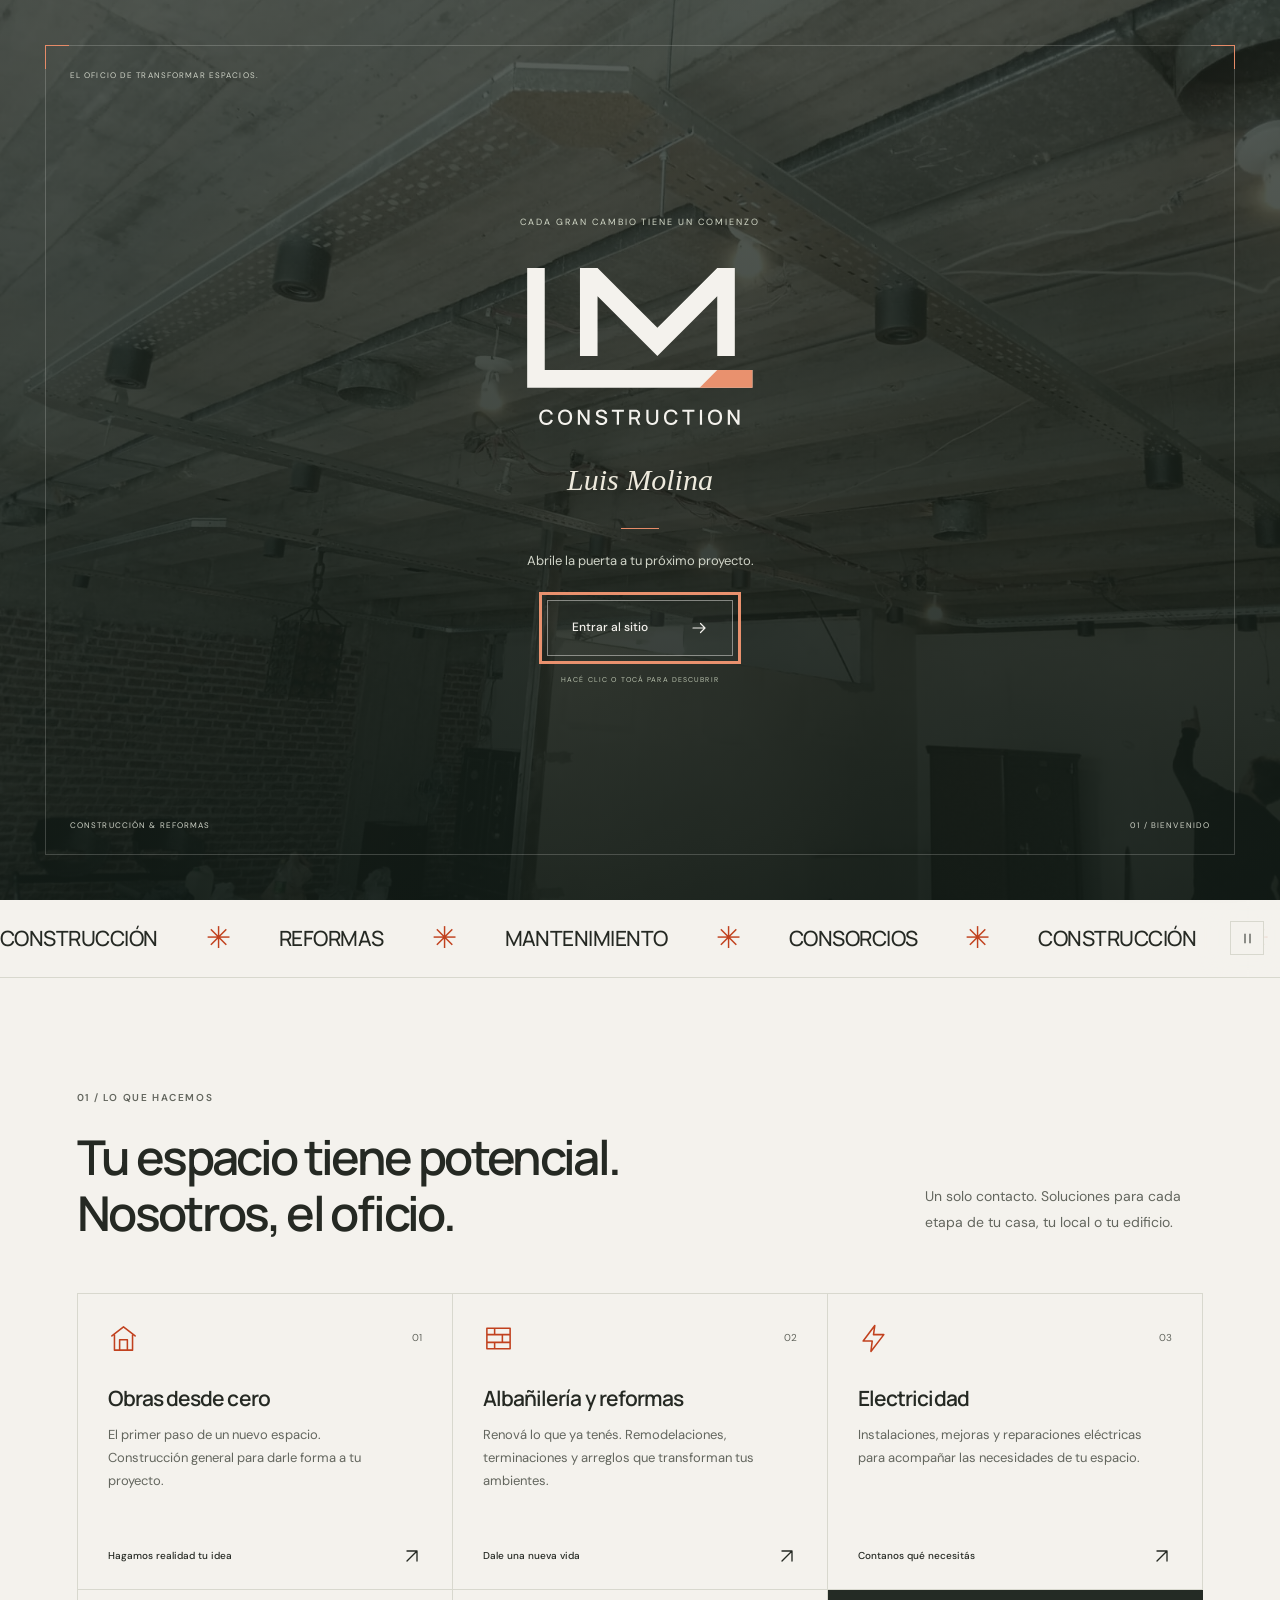
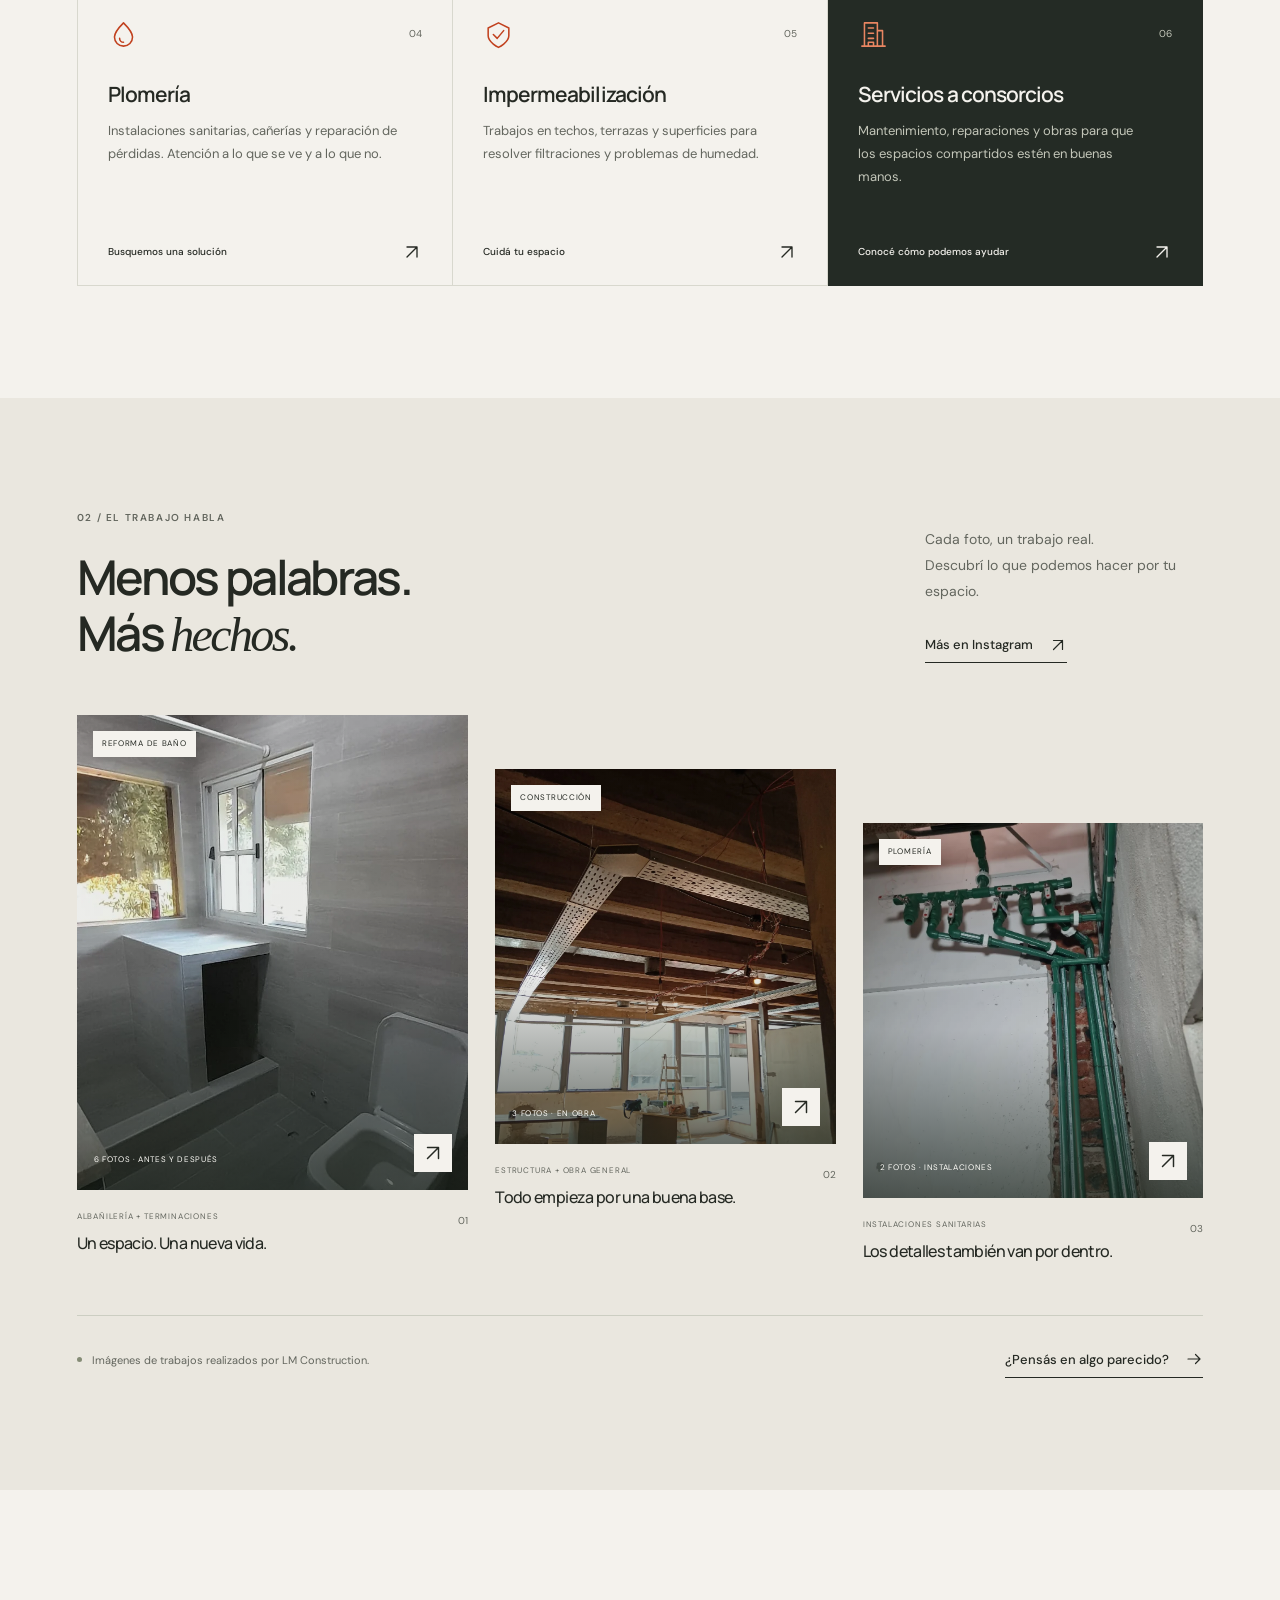
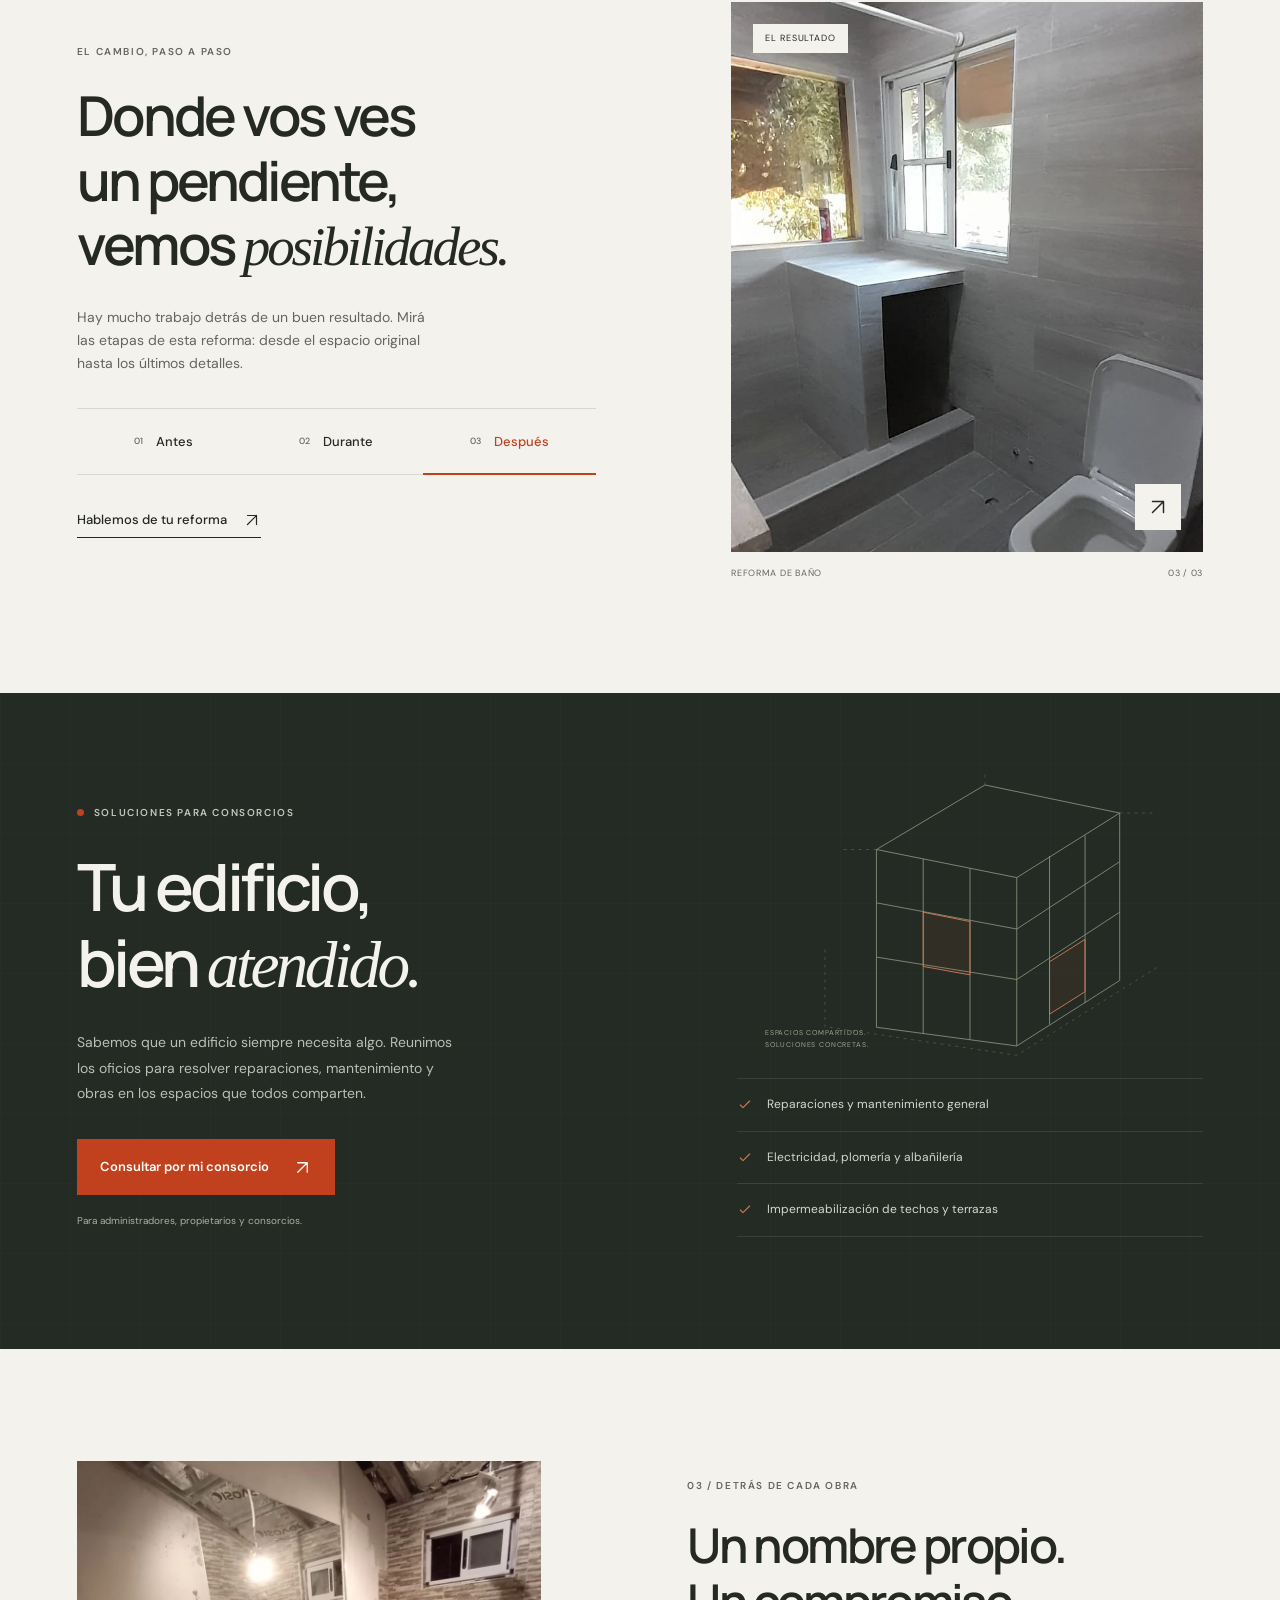
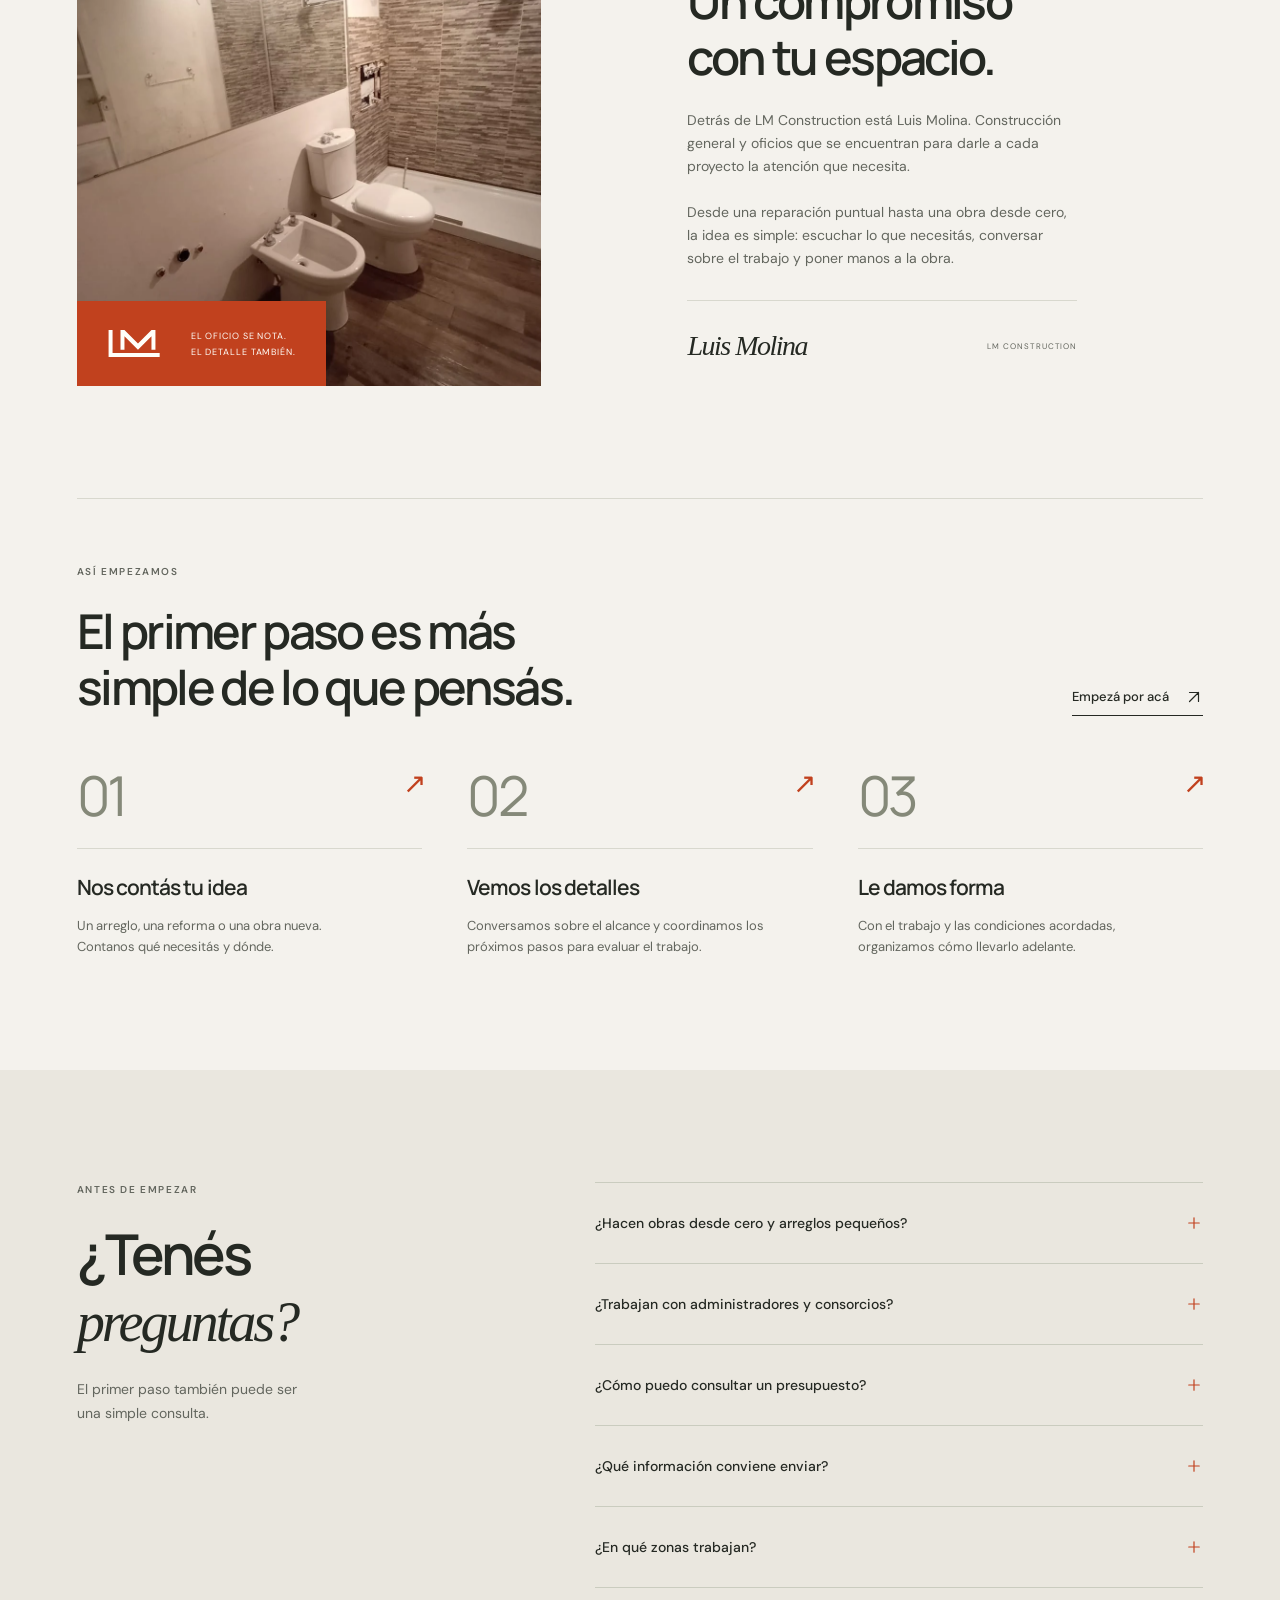
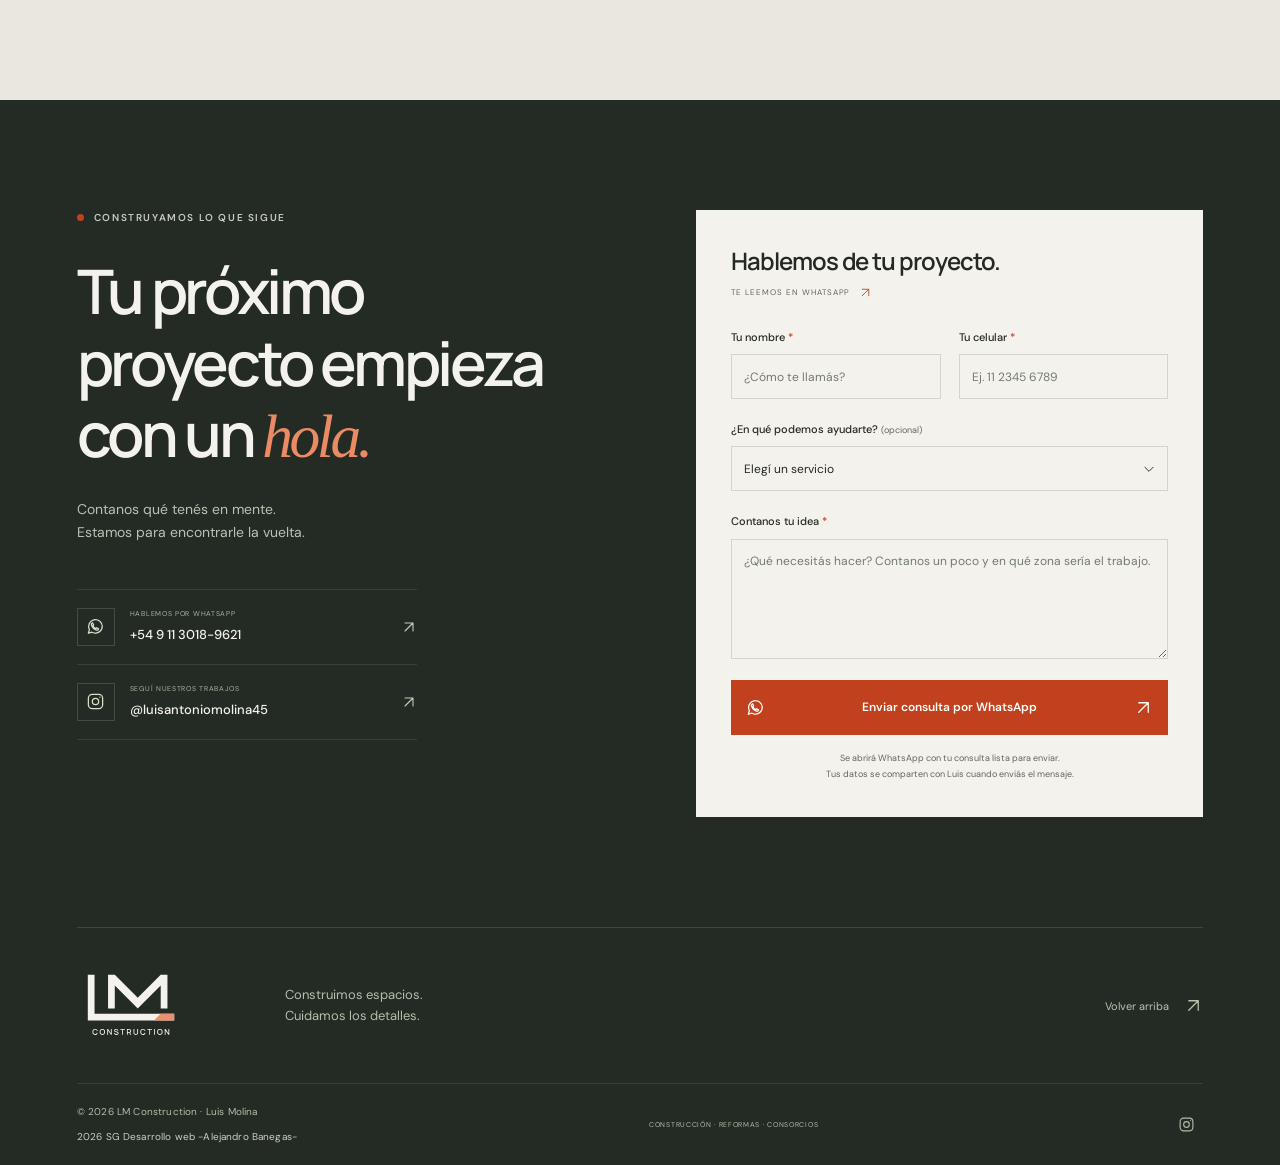
==== index.html @ 713cfc66 "Initial commit" ====
<!doctype html>
<html lang="es-AR">
  <head>
    <meta charset="UTF-8" />
    <meta name="viewport" content="width=device-width, initial-scale=1.0" />
    <meta name="theme-color" content="#f4f2ed" />
    <meta
      name="description"
      content="LM Construction · Luis Molina. Construcción, reformas y servicios a consorcios. Electricidad, plomería, albañilería e impermeabilización. Conocé nuestros trabajos y consultá por WhatsApp."
    />
    <meta property="og:type" content="website" />
    <meta property="og:locale" content="es_AR" />
    <meta property="og:site_name" content="LM Construction" />
    <meta
      property="og:title"
      content="LM Construction — Lo imaginás. Lo hacemos realidad."
    />
    <meta
      property="og:description"
      content="Construcción, reformas y soluciones para consorcios. Conocé los trabajos de Luis Molina y contanos tu proyecto."
    />
    <meta property="og:image" content="assets/images/hero-obra.webp" />
    <link rel="icon" type="image/svg+xml" href="favicon.svg?v=4" />
    <link
      rel="preload"
      href="assets/fonts/manrope-latin.woff2"
      as="font"
      type="font/woff2"
      crossorigin
    />
    <link rel="preload" href="assets/images/hero-obra.webp" as="image" />
    <link rel="stylesheet" href="styles.css?v=4" />
    <script src="script.js" defer></script>
    <title>LM Construction | Construcción, reformas y consorcios</title>
  </head>
  <body>
    <a class="skip-link" href="#contenido">Saltar al contenido</a>
    <svg
      class="svg-library"
      xmlns="http://www.w3.org/2000/svg"
      aria-hidden="true"
    >
      <symbol id="i-arrow" viewBox="0 0 24 24">
        <path d="M4 12h16m-6-6 6 6-6 6" />
      </symbol>
      <symbol id="i-diagonal" viewBox="0 0 24 24">
        <path d="M6 18 18 6M6 6h12v12" />
      </symbol>
      <symbol id="i-chevron" viewBox="0 0 24 24">
        <path d="m9 5 7 7-7 7" />
      </symbol>
      <symbol id="i-pause" viewBox="0 0 24 24">
        <path d="M8 5v14M16 5v14" />
      </symbol>
      <symbol id="i-play" viewBox="0 0 24 24">
        <path d="m8 4 12 8-12 8z" />
      </symbol>
      <symbol id="i-plus" viewBox="0 0 24 24">
        <path d="M12 5v14M5 12h14" />
      </symbol>
      <symbol id="i-close" viewBox="0 0 24 24">
        <path d="m6 6 12 12M6 18 18 6" />
      </symbol>
      <symbol id="i-menu" viewBox="0 0 24 24">
        <path d="M3 7h18M3 16h18" />
      </symbol>
      <symbol id="i-check" viewBox="0 0 24 24">
        <path d="m5 12 4 4L19 6" />
      </symbol>
      <symbol id="i-building" viewBox="0 0 24 24">
        <path
          d="M3 21h18M5 21V3h10v18m0-12h4v12M8 7h4M8 11h4m-4 4h4m-4 6v-3h4v3"
        />
      </symbol>
      <symbol id="i-house" viewBox="0 0 24 24">
        <path d="m3 10 9-7 9 7M5 9v12h14V9M9 21v-8h6v8" />
      </symbol>
      <symbol id="i-zap" viewBox="0 0 24 24">
        <path d="m13 2-9 12h7l-1 8 10-13h-8z" />
      </symbol>
      <symbol id="i-water" viewBox="0 0 24 24">
        <path
          d="M12 3S5 10 5 14a7 7 0 0 0 14 0c0-4-7-11-7-11ZM9 15a3 3 0 0 0 3 3"
        />
      </symbol>
      <symbol id="i-bricks" viewBox="0 0 24 24">
        <path d="M3 4h18v16H3zM3 9h18M3 15h18M9 4v5m6 0v6m-6 0v5" />
      </symbol>
      <symbol id="i-shield" viewBox="0 0 24 24">
        <path d="m12 3 8 4v6c0 5-8 9-8 9s-8-4-8-9V7zM8 12l3 3 5-6" />
      </symbol>
      <symbol id="i-instagram" viewBox="0 0 24 24">
        <rect x="3" y="3" width="18" height="18" rx="5" />
        <circle cx="12" cy="12" r="4" />
        <path d="M17.5 6.5h.01" />
      </symbol>
      <symbol id="i-whatsapp" viewBox="0 0 24 24">
        <path
          d="M20.5 11.7a8.6 8.6 0 0 1-12.8 7.5L3 20.5l1.3-4.6a8.6 8.6 0 1 1 16.2-4.2Z"
        />
        <path
          d="m8.2 7.3 1.5 2.5-1 1.2c.7 1.7 1.8 2.8 3.5 3.5l1.2-1 2.5 1.5c-.5 2-1.7 2-3.4 1.3-2.5-1-4.3-2.8-5.3-5.3-.7-1.7-.7-2.9 1-3.7Z"
        />
      </symbol>
      <symbol id="i-logo" viewBox="0 0 136 76" fill="currentColor">
        <path
          d="M4 4h10v58h118v10H4z M34 54V4h10l34 34 34-34h10v50h-10V20L78 54 44 20v34z"
        />
        <path d="M112 62h20v10h-30z" fill="var(--logo-accent, #c1411e)" />
      </symbol>
      <symbol id="i-brand" viewBox="0 0 160 100" fill="currentColor">
        <g transform="translate(12 0)">
          <path
            d="M4 4h10v58h118v10H4z M34 54V4h10l34 34 34-34h10v50h-10V20L78 54 44 20v34z"
          />
          <path d="M112 62h20v10h-30z" fill="var(--logo-accent, #c1411e)" />
        </g>
        <path
          d="M26.871 93.177Q25.599 93.177 24.701 92.618Q23.803 92.06 23.329 91.063Q22.855 90.066 22.855 88.752Q22.855 87.438 23.329 86.441Q23.803 85.444 24.701 84.886Q25.599 84.327 26.871 84.327Q28.342 84.327 29.308 85.069Q30.274 85.812 30.651 87.069L29.401 87.407Q29.149 86.516 28.516 86.008Q27.884 85.499 26.871 85.499Q25.969 85.499 25.368 85.906Q24.767 86.313 24.464 87.046Q24.161 87.779 24.157 88.752Q24.153 89.725 24.456 90.457Q24.759 91.189 25.364 91.597Q25.969 92.005 26.871 92.005Q27.884 92.005 28.516 91.494Q29.149 90.982 29.401 90.097L30.651 90.435Q30.274 91.692 29.308 92.435Q28.342 93.177 26.871 93.177ZM37.541 93.177Q36.269 93.177 35.371 92.618Q34.473 92.06 33.999 91.063Q33.525 90.066 33.525 88.752Q33.525 87.438 33.999 86.441Q34.473 85.444 35.371 84.886Q36.269 84.327 37.541 84.327Q38.814 84.327 39.712 84.886Q40.609 85.444 41.083 86.441Q41.557 87.438 41.557 88.752Q41.557 90.066 41.083 91.063Q40.609 92.06 39.712 92.618Q38.814 93.177 37.541 93.177ZM37.541 92.005Q38.444 92.013 39.045 91.605Q39.646 91.197 39.947 90.461Q40.247 89.725 40.247 88.752Q40.247 87.779 39.947 87.05Q39.646 86.321 39.045 85.914Q38.444 85.507 37.541 85.499Q36.639 85.491 36.04 85.898Q35.441 86.305 35.14 87.042Q34.839 87.779 34.835 88.752Q34.831 89.725 35.132 90.453Q35.433 91.181 36.036 91.589Q36.639 91.997 37.541 92.005ZM44.785 93.0V84.504H46.036L50.221 90.817V84.504H51.472V93.0H50.221L46.036 86.683V93.0ZM58.252 93.177Q57.335 93.177 56.601 92.861Q55.866 92.546 55.391 91.96Q54.916 91.374 54.779 90.565L56.061 90.369Q56.256 91.147 56.875 91.58Q57.495 92.013 58.323 92.013Q58.834 92.013 59.267 91.851Q59.699 91.69 59.961 91.386Q60.222 91.082 60.222 90.656Q60.222 90.426 60.144 90.249Q60.065 90.072 59.924 89.941Q59.784 89.81 59.587 89.712Q59.39 89.613 59.156 89.543L56.977 88.898Q56.659 88.805 56.329 88.654Q56.0 88.502 55.725 88.258Q55.449 88.015 55.279 87.651Q55.109 87.287 55.109 86.77Q55.109 85.983 55.513 85.437Q55.917 84.891 56.606 84.611Q57.294 84.331 58.149 84.335Q59.013 84.343 59.693 84.638Q60.374 84.933 60.825 85.486Q61.276 86.04 61.45 86.821L60.128 87.049Q60.037 86.567 59.75 86.222Q59.463 85.877 59.042 85.692Q58.621 85.507 58.134 85.499Q57.66 85.491 57.269 85.645Q56.879 85.798 56.645 86.073Q56.411 86.349 56.411 86.711Q56.411 87.065 56.616 87.282Q56.822 87.499 57.127 87.626Q57.432 87.753 57.733 87.836L59.302 88.28Q59.597 88.361 59.973 88.499Q60.348 88.638 60.699 88.888Q61.05 89.137 61.279 89.546Q61.509 89.954 61.509 90.577Q61.509 91.216 61.249 91.704Q60.989 92.192 60.537 92.518Q60.085 92.845 59.497 93.011Q58.909 93.177 58.252 93.177ZM66.931 93.0V85.668H64.107V84.504H70.991V85.668H68.166V93.0ZM73.987 93.0V84.504H77.42Q77.544 84.504 77.727 84.513Q77.91 84.522 78.073 84.551Q78.785 84.661 79.26 85.034Q79.735 85.407 79.97 85.972Q80.205 86.538 80.205 87.226Q80.205 88.241 79.686 88.974Q79.167 89.708 78.128 89.889L77.625 89.948H75.222V93.0ZM78.954 93.0 77.279 89.543 78.522 89.224 80.362 93.0ZM75.222 88.783H77.373Q77.489 88.783 77.634 88.772Q77.778 88.76 77.908 88.728Q78.288 88.638 78.517 88.4Q78.746 88.162 78.848 87.85Q78.95 87.539 78.95 87.226Q78.95 86.913 78.848 86.601Q78.746 86.29 78.517 86.052Q78.288 85.814 77.908 85.723Q77.778 85.69 77.634 85.679Q77.489 85.668 77.373 85.668H75.222ZM87.099 93.177Q86.1 93.177 85.337 92.768Q84.574 92.359 84.143 91.616Q83.712 90.874 83.712 89.873V84.512L84.963 84.504V89.81Q84.963 90.351 85.146 90.763Q85.329 91.175 85.636 91.453Q85.943 91.731 86.324 91.872Q86.706 92.013 87.099 92.013Q87.5 92.013 87.882 91.87Q88.263 91.728 88.568 91.449Q88.873 91.171 89.054 90.759Q89.235 90.347 89.235 89.81V84.504H90.486V89.873Q90.486 90.872 90.055 91.614Q89.624 92.357 88.861 92.767Q88.098 93.177 87.099 93.177ZM97.732 93.177Q96.459 93.177 95.561 92.618Q94.664 92.06 94.19 91.063Q93.716 90.066 93.716 88.752Q93.716 87.438 94.19 86.441Q94.664 85.444 95.561 84.886Q96.459 84.327 97.732 84.327Q99.203 84.327 100.168 85.069Q101.134 85.812 101.512 87.069L100.261 87.407Q100.009 86.516 99.377 86.008Q98.744 85.499 97.732 85.499Q96.829 85.499 96.228 85.906Q95.627 86.313 95.324 87.046Q95.022 87.779 95.018 88.752Q95.014 89.725 95.317 90.457Q95.619 91.189 96.224 91.597Q96.829 92.005 97.732 92.005Q98.744 92.005 99.377 91.494Q100.009 90.982 100.261 90.097L101.512 90.435Q101.134 91.692 100.168 92.435Q99.203 93.177 97.732 93.177ZM106.974 93.0V85.668H104.15V84.504H111.033V85.668H108.209V93.0ZM114.147 93.0V84.504H115.382V93.0ZM122.744 93.177Q121.471 93.177 120.574 92.618Q119.676 92.06 119.202 91.063Q118.728 90.066 118.728 88.752Q118.728 87.438 119.202 86.441Q119.676 85.444 120.574 84.886Q121.471 84.327 122.744 84.327Q124.016 84.327 124.914 84.886Q125.812 85.444 126.286 86.441Q126.76 87.438 126.76 88.752Q126.76 90.066 126.286 91.063Q125.812 92.06 124.914 92.618Q124.016 93.177 122.744 93.177ZM122.744 92.005Q123.647 92.013 124.247 91.605Q124.848 91.197 125.149 90.461Q125.45 89.725 125.45 88.752Q125.45 87.779 125.149 87.05Q124.848 86.321 124.247 85.914Q123.647 85.507 122.744 85.499Q121.841 85.491 121.242 85.898Q120.644 86.305 120.343 87.042Q120.042 87.779 120.038 88.752Q120.034 89.725 120.335 90.453Q120.636 91.181 121.238 91.589Q121.841 91.997 122.744 92.005ZM129.988 93.0V84.504H131.239L135.424 90.817V84.504H136.675V93.0H135.424L131.239 86.683V93.0Z"
        />
      </symbol>
    </svg>

    <dialog
      class="intro-curtain"
      id="intro-curtain"
      aria-labelledby="intro-title"
      aria-describedby="intro-description"
    >
      <div class="curtain-panel curtain-panel-left" aria-hidden="true">
        <img
          src="assets/images/hero-obra.webp"
          alt=""
          width="1600"
          height="1204"
        />
      </div>
      <div class="curtain-panel curtain-panel-right" aria-hidden="true">
        <img
          src="assets/images/hero-obra.webp"
          alt=""
          width="1600"
          height="1204"
        />
      </div>
      <div class="intro-frame" aria-hidden="true">
        <span class="intro-frame-top">EL OFICIO DE TRANSFORMAR ESPACIOS.</span>
        <span class="intro-frame-bottom">CONSTRUCCIÓN & REFORMAS</span>
        <span class="intro-frame-number">01 / BIENVENIDO</span>
      </div>
      <div class="intro-content">
        <span class="intro-eyebrow">CADA GRAN CAMBIO TIENE UN COMIENZO</span>
        <h2 id="intro-title" aria-label="LM Construction">
          <svg class="intro-logo" viewBox="0 0 160 100" aria-hidden="true">
            <use href="#i-brand" />
          </svg>
        </h2>
        <p class="intro-founder">Luis Molina</p>
        <span class="intro-divider" aria-hidden="true"></span>
        <p id="intro-description">Abrile la puerta a tu próximo proyecto.</p>
        <button class="intro-enter" id="intro-enter" type="button" autofocus>
          <span>Entrar al sitio</span>
          <svg class="icon" aria-hidden="true"><use href="#i-arrow" /></svg>
        </button>
        <span class="intro-hint" aria-hidden="true"
          >HACÉ CLIC O TOCÁ PARA DESCUBRIR</span
        >
      </div>
    </dialog>

    <header class="site-header" id="inicio">
      <div class="container header-inner">
        <a class="brand" href="#inicio" aria-label="LM Construction, inicio"
          ><svg class="brand-logo" viewBox="0 0 160 100" aria-hidden="true">
            <use href="#i-brand" /></svg
        ></a>
        <nav class="main-nav" id="main-nav" aria-label="Navegación principal">
          <a href="#servicios">Servicios</a><a href="#trabajos">Trabajos</a
          ><a href="#consorcios">Consorcios</a><a href="#nosotros">Nosotros</a
          ><a class="nav-contact" href="#contacto"
            >Hablemos de tu proyecto
            <svg class="icon" aria-hidden="true"><use href="#i-diagonal" /></svg
          ></a>
        </nav>
        <button
          class="menu-toggle icon-button"
          type="button"
          aria-label="Abrir menú"
          aria-controls="main-nav"
          aria-expanded="false"
        >
          <svg class="icon" aria-hidden="true"><use href="#i-menu" /></svg>
        </button>
      </div>
    </header>

    <main id="contenido" tabindex="-1">
      <section class="hero container" aria-labelledby="hero-title">
        <div class="hero-copy">
          <p class="eyebrow">
            <span class="status-dot"></span> CONSTRUIMOS CON VOS
          </p>
          <h1 id="hero-title">
            Lo imaginás.<br />Lo hacemos<br /><span>realidad.</span>
          </h1>
          <p class="hero-description">
            De ese arreglo que no puede esperar a la obra que siempre
            imaginaste. Construcción, reformas y soluciones para consorcios, con
            atención a cada detalle.
          </p>
          <div class="hero-actions">
            <a class="button button-primary" href="#contacto"
              >Contanos tu proyecto
              <svg class="icon" aria-hidden="true">
                <use href="#i-diagonal" /></svg></a
            ><a class="text-link" href="#trabajos"
              >Explorá los trabajos
              <svg class="icon" aria-hidden="true"><use href="#i-arrow" /></svg
            ></a>
          </div>
          <div class="hero-signature">
            <span class="signature-line"></span>
            <p>
              <strong>Luis Molina</strong
              ><span>El oficio de hacer las cosas bien.</span>
            </p>
          </div>
        </div>
        <div class="hero-visual">
          <div class="hero-image-frame">
            <img
              class="hero-image"
              src="assets/images/hero-obra.webp"
              width="1600"
              height="1204"
              alt="Trabajo de LM Construction en un interior con estructura de techo a la vista"
              fetchpriority="high"
            /><span class="image-tag"
              ><span></span> OBRAS REALES. NUEVOS COMIENZOS.</span
            >
            <div class="hero-image-caption">
              <span>DEL PROYECTO<br />A LA REALIDAD.</span
              ><svg class="icon" aria-hidden="true">
                <use href="#i-diagonal" />
              </svg>
            </div>
          </div>
          <div class="hero-image-footer">
            <span>CONSTRUCCIÓN & REFORMAS</span><span>01 — LM</span>
          </div>
          <div class="hero-stamp" aria-hidden="true">
            <svg viewBox="0 0 120 120">
              <defs>
                <path
                  id="stamp-circle"
                  d="M60,60m-43,0a43,43 0 1,1 86,0a43,43 0 1,1 -86,0"
                />
              </defs>
              <text>
                <textPath href="#stamp-circle" textLength="267">
                  CADA DETALLE CUENTA · LM CONSTRUCTION ·
                </textPath>
              </text></svg
            ><svg class="icon"><use href="#i-diagonal" /></svg>
          </div>
        </div>
        <a class="hero-scroll" href="#servicios"
          ><span>SEGUÍ EXPLORANDO</span
          ><svg class="icon" aria-hidden="true"><use href="#i-arrow" /></svg
        ></a>
      </section>

      <div
        class="ticker"
        role="region"
        aria-label="Construcción. Reformas. Mantenimiento. Consorcios."
      >
        <div class="ticker-track" aria-hidden="true">
          <div class="ticker-set">
            <span>CONSTRUCCIÓN</span><i>✳</i><span>REFORMAS</span><i>✳</i
            ><span>MANTENIMIENTO</span><i>✳</i><span>CONSORCIOS</span><i>✳</i>
          </div>
          <div class="ticker-set">
            <span>CONSTRUCCIÓN</span><i>✳</i><span>REFORMAS</span><i>✳</i
            ><span>MANTENIMIENTO</span><i>✳</i><span>CONSORCIOS</span><i>✳</i>
          </div>
        </div>
        <button
          class="motion-toggle icon-button"
          id="motion-toggle"
          type="button"
          aria-label="Pausar movimiento"
          aria-pressed="false"
        >
          <svg class="icon" aria-hidden="true"><use href="#i-pause" /></svg>
        </button>
      </div>

      <section
        class="services section-pad"
        id="servicios"
        aria-labelledby="services-title"
      >
        <div class="container">
          <div class="section-heading reveal">
            <div>
              <p class="eyebrow section-index">01 / LO QUE HACEMOS</p>
              <h2 id="services-title">
                Tu espacio tiene potencial.<br />Nosotros, el oficio.
              </h2>
            </div>
            <p class="section-description">
              Un solo contacto. Soluciones para cada etapa de tu casa, tu local
              o tu edificio.
            </p>
          </div>
          <div class="services-grid">
            <a
              class="service-card reveal"
              href="#contacto"
              data-service="Construcción desde cero"
              ><div class="service-card-top">
                <svg class="service-icon" aria-hidden="true">
                  <use href="#i-house" /></svg
                ><span>01</span>
              </div>
              <h3>Obras desde cero</h3>
              <p>
                El primer paso de un nuevo espacio. Construcción general para
                darle forma a tu proyecto.
              </p>
              <span class="service-bottom"
                >Hagamos realidad tu idea
                <svg class="icon" aria-hidden="true">
                  <use href="#i-diagonal" /></svg></span
            ></a>
            <a
              class="service-card reveal"
              href="#contacto"
              data-service="Albañilería y reformas"
              ><div class="service-card-top">
                <svg class="service-icon" aria-hidden="true">
                  <use href="#i-bricks" /></svg
                ><span>02</span>
              </div>
              <h3>Albañilería y reformas</h3>
              <p>
                Renová lo que ya tenés. Remodelaciones, terminaciones y arreglos
                que transforman tus ambientes.
              </p>
              <span class="service-bottom"
                >Dale una nueva vida
                <svg class="icon" aria-hidden="true">
                  <use href="#i-diagonal" /></svg></span
            ></a>
            <a
              class="service-card reveal"
              href="#contacto"
              data-service="Electricidad"
              ><div class="service-card-top">
                <svg class="service-icon" aria-hidden="true">
                  <use href="#i-zap" /></svg
                ><span>03</span>
              </div>
              <h3>Electricidad</h3>
              <p>
                Instalaciones, mejoras y reparaciones eléctricas para acompañar
                las necesidades de tu espacio.
              </p>
              <span class="service-bottom"
                >Contanos qué necesitás
                <svg class="icon" aria-hidden="true">
                  <use href="#i-diagonal" /></svg></span
            ></a>
            <a
              class="service-card reveal"
              href="#contacto"
              data-service="Plomería"
              ><div class="service-card-top">
                <svg class="service-icon" aria-hidden="true">
                  <use href="#i-water" /></svg
                ><span>04</span>
              </div>
              <h3>Plomería</h3>
              <p>
                Instalaciones sanitarias, cañerías y reparación de pérdidas.
                Atención a lo que se ve y a lo que no.
              </p>
              <span class="service-bottom"
                >Busquemos una solución
                <svg class="icon" aria-hidden="true">
                  <use href="#i-diagonal" /></svg></span
            ></a>
            <a
              class="service-card reveal"
              href="#contacto"
              data-service="Impermeabilización"
              ><div class="service-card-top">
                <svg class="service-icon" aria-hidden="true">
                  <use href="#i-shield" /></svg
                ><span>05</span>
              </div>
              <h3>Impermeabilización</h3>
              <p>
                Trabajos en techos, terrazas y superficies para resolver
                filtraciones y problemas de humedad.
              </p>
              <span class="service-bottom"
                >Cuidá tu espacio
                <svg class="icon" aria-hidden="true">
                  <use href="#i-diagonal" /></svg></span
            ></a>
            <a class="service-card service-card-dark reveal" href="#consorcios"
              ><div class="service-card-top">
                <svg class="service-icon" aria-hidden="true">
                  <use href="#i-building" /></svg
                ><span>06</span>
              </div>
              <h3>Servicios a consorcios</h3>
              <p>
                Mantenimiento, reparaciones y obras para que los espacios
                compartidos estén en buenas manos.
              </p>
              <span class="service-bottom"
                >Conocé cómo podemos ayudar
                <svg class="icon" aria-hidden="true">
                  <use href="#i-diagonal" /></svg></span
            ></a>
          </div>
        </div>
      </section>

      <section
        class="work section-pad"
        id="trabajos"
        aria-labelledby="work-title"
      >
        <div class="container">
          <div class="section-heading reveal">
            <div>
              <p class="eyebrow section-index">02 / EL TRABAJO HABLA</p>
              <h2 id="work-title">
                Menos palabras.<br />Más <span class="serif-word">hechos.</span>
              </h2>
            </div>
            <div class="work-heading-aside">
              <p class="section-description">
                Cada foto, un trabajo real.<br />Descubrí lo que podemos hacer
                por tu espacio.
              </p>
              <a
                class="text-link"
                href="https://www.instagram.com/luisantoniomolina45/"
                target="_blank"
                rel="noopener noreferrer"
                >Más en Instagram
                <svg class="icon" aria-hidden="true">
                  <use href="#i-diagonal" /></svg
              ></a>
            </div>
          </div>
          <div class="project-grid">
            <button
              class="project-card project-card-tall reveal"
              type="button"
              data-gallery="bathroom"
              aria-label="Ver galería de la reforma de baño, 6 fotos"
            >
              <span class="project-image"
                ><img
                  src="assets/images/bano-despues-02.webp"
                  width="720"
                  height="1600"
                  alt="Baño renovado con revestimientos grises, mesada y espejo"
                  loading="lazy"
                /><span class="project-tag">REFORMA DE BAÑO</span
                ><span class="project-open"
                  ><svg class="icon" aria-hidden="true">
                    <use href="#i-diagonal" /></svg></span
                ><span class="photo-count"
                  >6 FOTOS · ANTES Y DESPUÉS</span
                ></span
              ><span class="project-info"
                ><span
                  ><span class="project-category"
                    >ALBAÑILERÍA + TERMINACIONES</span
                  ><strong>Un espacio. Una nueva vida.</strong></span
                ><span class="project-number">01</span></span
              >
            </button>
            <button
              class="project-card reveal"
              type="button"
              data-gallery="construction"
              aria-label="Ver galería de construcción y estructura, 3 fotos"
            >
              <span class="project-image"
                ><img
                  src="assets/images/obra-interior.webp"
                  width="1204"
                  height="1600"
                  alt="Interior en obra con estructura de madera y perfiles metálicos"
                  loading="lazy"
                /><span class="project-tag">CONSTRUCCIÓN</span
                ><span class="project-open"
                  ><svg class="icon" aria-hidden="true">
                    <use href="#i-diagonal" /></svg></span
                ><span class="photo-count">3 FOTOS · EN OBRA</span></span
              ><span class="project-info"
                ><span
                  ><span class="project-category"
                    >ESTRUCTURA + OBRA GENERAL</span
                  ><strong>Todo empieza por una buena base.</strong></span
                ><span class="project-number">02</span></span
              >
            </button>
            <button
              class="project-card reveal"
              type="button"
              data-gallery="plumbing"
              aria-label="Ver galería de instalaciones de plomería, 2 fotos"
            >
              <span class="project-image"
                ><img
                  src="assets/images/instalaciones.webp"
                  width="960"
                  height="1280"
                  alt="Instalación de cañerías verdes en una pared durante la obra"
                  loading="lazy"
                /><span class="project-tag">PLOMERÍA</span
                ><span class="project-open"
                  ><svg class="icon" aria-hidden="true">
                    <use href="#i-diagonal" /></svg></span
                ><span class="photo-count">2 FOTOS · INSTALACIONES</span></span
              ><span class="project-info"
                ><span
                  ><span class="project-category">INSTALACIONES SANITARIAS</span
                  ><strong>Los detalles también van por dentro.</strong></span
                ><span class="project-number">03</span></span
              >
            </button>
          </div>
          <div class="work-note reveal">
            <span
              ><span class="status-dot"></span> Imágenes de trabajos realizados
              por LM Construction.</span
            ><a class="text-link" href="#contacto"
              >¿Pensás en algo parecido?
              <svg class="icon" aria-hidden="true"><use href="#i-arrow" /></svg
            ></a>
          </div>
        </div>
      </section>

      <section
        class="transformation section-pad"
        aria-labelledby="transformation-title"
      >
        <div class="container transformation-layout">
          <div class="transformation-copy reveal">
            <p class="eyebrow section-index">EL CAMBIO, PASO A PASO</p>
            <h2 id="transformation-title">
              Donde vos ves<br />un pendiente,<br />vemos
              <span class="serif-word">posibilidades.</span>
            </h2>
            <p>
              Hay mucho trabajo detrás de un buen resultado. Mirá las etapas de
              esta reforma: desde el espacio original hasta los últimos
              detalles.
            </p>
            <div
              class="stage-tabs"
              role="tablist"
              aria-label="Etapas de la reforma"
            >
              <button
                class="stage-tab"
                type="button"
                role="tab"
                id="tab-before"
                aria-controls="stage-panel"
                aria-selected="false"
                tabindex="-1"
                data-stage="before"
              >
                <span>01</span> Antes</button
              ><button
                class="stage-tab"
                type="button"
                role="tab"
                id="tab-during"
                aria-controls="stage-panel"
                aria-selected="false"
                tabindex="-1"
                data-stage="during"
              >
                <span>02</span> Durante</button
              ><button
                class="stage-tab active"
                type="button"
                role="tab"
                id="tab-after"
                aria-controls="stage-panel"
                aria-selected="true"
                data-stage="after"
              >
                <span>03</span> Después
              </button>
            </div>
            <a
              class="text-link"
              href="#contacto"
              data-service="Albañilería y reformas"
              >Hablemos de tu reforma
              <svg class="icon" aria-hidden="true">
                <use href="#i-diagonal" /></svg
            ></a>
          </div>
          <div
            class="stage-panel reveal"
            id="stage-panel"
            role="tabpanel"
            aria-labelledby="tab-after"
            tabindex="0"
          >
            <div class="stage-image-wrap">
              <img
                id="stage-image"
                src="assets/images/bano-despues-02.webp"
                width="720"
                height="1600"
                alt="Resultado de la reforma: baño con revestimientos grises y mesada junto a la ventana"
                loading="lazy"
              /><span class="stage-image-label" id="stage-label"
                >EL RESULTADO</span
              ><button
                type="button"
                class="stage-enlarge icon-button"
                data-gallery="bathroom"
                data-start="4"
                aria-label="Ampliar fotos de la reforma"
              >
                <svg class="icon" aria-hidden="true">
                  <use href="#i-diagonal" />
                </svg>
              </button>
            </div>
            <div class="stage-caption">
              <span>REFORMA DE BAÑO</span
              ><span id="stage-counter">03 / 03</span>
            </div>
          </div>
        </div>
      </section>

      <section
        class="consortium section-pad"
        id="consorcios"
        aria-labelledby="consortium-title"
      >
        <div class="container consortium-layout">
          <div class="consortium-copy reveal">
            <p class="eyebrow">
              <span class="status-dot"></span> SOLUCIONES PARA CONSORCIOS
            </p>
            <h2 id="consortium-title">
              Tu edificio,<br />bien <span class="serif-word">atendido.</span>
            </h2>
            <p>
              Sabemos que un edificio siempre necesita algo. Reunimos los
              oficios para resolver reparaciones, mantenimiento y obras en los
              espacios que todos comparten.
            </p>
            <a
              class="button button-primary"
              href="#contacto"
              data-service="Servicios a consorcios"
              >Consultar por mi consorcio
              <svg class="icon" aria-hidden="true">
                <use href="#i-diagonal" /></svg></a
            ><span class="consortium-footnote"
              >Para administradores, propietarios y consorcios.</span
            >
          </div>
          <div class="consortium-features reveal">
            <div class="building-drawing" aria-hidden="true">
              <svg viewBox="0 0 400 310">
                <path
                  d="m100 275 150 20 110-70V46L216 16 100 85v190Zm0-190 150 30 110-69M250 115v180M100 142l150 28 110-72M100 200l150 24 110-72M150 95v187m50-177v183m85-196v180m38-202v179"
                />
                <path
                  class="building-highlight"
                  d="m150 152 50 10v57l-50-9zm135 53 38-24v56l-38 24z"
                />
                <path
                  class="drawing-base"
                  d="m50 275 200 30 150-94M216 16V0M100 85H65M360 46h35M45 275v-85"
                /></svg
              ><span>ESPACIOS COMPARTIDOS.<br />SOLUCIONES CONCRETAS.</span>
            </div>
            <ul class="consortium-list">
              <li>
                <svg class="icon" aria-hidden="true">
                  <use href="#i-check" />
                </svg>
                Reparaciones y mantenimiento general
              </li>
              <li>
                <svg class="icon" aria-hidden="true">
                  <use href="#i-check" />
                </svg>
                Electricidad, plomería y albañilería
              </li>
              <li>
                <svg class="icon" aria-hidden="true">
                  <use href="#i-check" />
                </svg>
                Impermeabilización de techos y terrazas
              </li>
            </ul>
          </div>
        </div>
      </section>

      <section
        class="about section-pad"
        id="nosotros"
        aria-labelledby="about-title"
      >
        <div class="container about-layout">
          <div class="about-visual reveal">
            <img
              src="assets/images/bano-terminado.webp"
              width="972"
              height="1296"
              alt="Baño terminado por LM Construction, con revestimiento de piedra, sanitarios y mampara de ducha"
              loading="lazy"
            />
            <div class="about-photo-caption">
              <svg class="brand-mark" aria-hidden="true">
                <use href="#i-logo" /></svg
              ><span>EL OFICIO SE NOTA.<br />EL DETALLE TAMBIÉN.</span>
            </div>
          </div>
          <div class="about-copy reveal">
            <p class="eyebrow section-index">03 / DETRÁS DE CADA OBRA</p>
            <h2 id="about-title">
              Un nombre propio.<br />Un compromiso<br />con tu espacio.
            </h2>
            <p>
              Detrás de LM Construction está Luis Molina. Construcción general y
              oficios que se encuentran para darle a cada proyecto la atención
              que necesita.
            </p>
            <p>
              Desde una reparación puntual hasta una obra desde cero, la idea es
              simple: escuchar lo que necesitás, conversar sobre el trabajo y
              poner manos a la obra.
            </p>
            <div class="about-signature">
              <span>Luis Molina</span>
              <p>LM CONSTRUCTION</p>
            </div>
          </div>
        </div>
      </section>

      <section class="process section-pad" aria-labelledby="process-title">
        <div class="container">
          <div class="section-heading reveal">
            <div>
              <p class="eyebrow section-index">ASÍ EMPEZAMOS</p>
              <h2 id="process-title">
                El primer paso es más<br />simple de lo que pensás.
              </h2>
            </div>
            <a class="text-link" href="#contacto"
              >Empezá por acá
              <svg class="icon" aria-hidden="true">
                <use href="#i-diagonal" /></svg
            ></a>
          </div>
          <ol class="process-grid">
            <li class="reveal">
              <span class="process-number">01<span>↗</span></span>
              <h3>Nos contás tu idea</h3>
              <p>
                Un arreglo, una reforma o una obra nueva. Contanos qué necesitás
                y dónde.
              </p>
            </li>
            <li class="reveal">
              <span class="process-number">02<span>↗</span></span>
              <h3>Vemos los detalles</h3>
              <p>
                Conversamos sobre el alcance y coordinamos los próximos pasos
                para evaluar el trabajo.
              </p>
            </li>
            <li class="reveal">
              <span class="process-number">03<span>↗</span></span>
              <h3>Le damos forma</h3>
              <p>
                Con el trabajo y las condiciones acordadas, organizamos cómo
                llevarlo adelante.
              </p>
            </li>
          </ol>
        </div>
      </section>

      <section class="faq section-pad" aria-labelledby="faq-title">
        <div class="container faq-layout">
          <div class="reveal">
            <p class="eyebrow section-index">ANTES DE EMPEZAR</p>
            <h2 id="faq-title">
              ¿Tenés<br /><span class="serif-word">preguntas?</span>
            </h2>
            <p>El primer paso también puede ser<br />una simple consulta.</p>
          </div>
          <div class="faq-list reveal">
            <details>
              <summary>
                ¿Hacen obras desde cero y arreglos pequeños?<svg
                  class="icon"
                  aria-hidden="true"
                >
                  <use href="#i-plus" />
                </svg>
              </summary>
              <p>
                Sí. Realizamos construcción desde cero, reformas y arreglos
                generales. Podés consultar tanto por un proyecto completo como
                por una reparación puntual.
              </p>
            </details>
            <details>
              <summary>
                ¿Trabajan con administradores y consorcios?<svg
                  class="icon"
                  aria-hidden="true"
                >
                  <use href="#i-plus" />
                </svg>
              </summary>
              <p>
                Sí. Ofrecemos mantenimiento, reparaciones y obras para
                consorcios: electricidad, plomería, albañilería,
                impermeabilización y arreglos generales.
              </p>
            </details>
            <details>
              <summary>
                ¿Cómo puedo consultar un presupuesto?<svg
                  class="icon"
                  aria-hidden="true"
                >
                  <use href="#i-plus" />
                </svg>
              </summary>
              <p>
                Dejanos tu nombre, celular y una descripción del trabajo en el
                formulario. Se abrirá WhatsApp con el mensaje preparado para que
                lo envíes y conversemos sobre tu proyecto.
              </p>
            </details>
            <details>
              <summary>
                ¿Qué información conviene enviar?<svg
                  class="icon"
                  aria-hidden="true"
                >
                  <use href="#i-plus" />
                </svg>
              </summary>
              <p>
                Contanos qué necesitás hacer y la ubicación del trabajo. Si
                tenés fotos o medidas aproximadas, podés sumarlas directamente
                en WhatsApp para ayudarnos a entender mejor la consulta.
              </p>
            </details>
            <details>
              <summary>
                ¿En qué zonas trabajan?<svg class="icon" aria-hidden="true">
                  <use href="#i-plus" />
                </svg>
              </summary>
              <p>
                Indicá el barrio o la localidad donde se realizaría el trabajo y
                consultanos la disponibilidad para tu zona.
              </p>
            </details>
          </div>
        </div>
      </section>

      <section
        class="contact section-pad"
        id="contacto"
        aria-labelledby="contact-title"
      >
        <div class="container contact-layout">
          <div class="contact-copy reveal">
            <p class="eyebrow">
              <span class="status-dot"></span> CONSTRUYAMOS LO QUE SIGUE
            </p>
            <h2 id="contact-title">
              Tu próximo<br />proyecto empieza<br />con un
              <span class="serif-word">hola.</span>
            </h2>
            <p>
              Contanos qué tenés en mente.<br />Estamos para encontrarle la
              vuelta.
            </p>
            <div class="contact-links">
              <a
                href="https://wa.me/5491130189621"
                target="_blank"
                rel="noopener noreferrer"
                ><span class="contact-link-icon"
                  ><svg class="icon" aria-hidden="true">
                    <use href="#i-whatsapp" /></svg></span
                ><span
                  ><small>HABLEMOS POR WHATSAPP</small
                  ><strong>+54 9 11 3018-9621</strong></span
                ><svg class="icon" aria-hidden="true">
                  <use href="#i-diagonal" /></svg></a
              ><a
                href="https://www.instagram.com/luisantoniomolina45/"
                target="_blank"
                rel="noopener noreferrer"
                ><span class="contact-link-icon"
                  ><svg class="icon" aria-hidden="true">
                    <use href="#i-instagram" /></svg></span
                ><span
                  ><small>SEGUÍ NUESTROS TRABAJOS</small
                  ><strong>@luisantoniomolina45</strong></span
                ><svg class="icon" aria-hidden="true">
                  <use href="#i-diagonal" /></svg
              ></a>
            </div>
          </div>
          <form class="contact-form reveal" id="contact-form" novalidate>
            <div class="form-heading">
              <h3>Hablemos de tu proyecto.</h3>
              <span
                >TE LEEMOS EN WHATSAPP
                <svg class="icon" aria-hidden="true">
                  <use href="#i-diagonal" /></svg
              ></span>
            </div>
            <div class="form-row">
              <div class="form-field">
                <label for="name">Tu nombre <span>*</span></label
                ><input
                  id="name"
                  name="name"
                  type="text"
                  autocomplete="name"
                  placeholder="¿Cómo te llamás?"
                  required
                  minlength="2"
                  maxlength="80"
                  aria-describedby="name-error"
                /><span class="field-error" id="name-error"></span>
              </div>
              <div class="form-field">
                <label for="phone">Tu celular <span>*</span></label
                ><input
                  id="phone"
                  name="phone"
                  type="tel"
                  inputmode="tel"
                  autocomplete="tel"
                  placeholder="Ej. 11 2345 6789"
                  required
                  maxlength="25"
                  aria-describedby="phone-error"
                /><span class="field-error" id="phone-error"></span>
              </div>
            </div>
            <div class="form-field">
              <label for="service"
                >¿En qué podemos ayudarte?
                <span class="optional">(opcional)</span></label
              >
              <div class="select-wrap">
                <select id="service" name="service">
                  <option value="">Elegí un servicio</option>
                  <option>Construcción desde cero</option>
                  <option>Albañilería y reformas</option>
                  <option>Electricidad</option>
                  <option>Plomería</option>
                  <option>Impermeabilización</option>
                  <option>Servicios a consorcios</option>
                  <option>Arreglos generales</option></select
                ><svg class="icon" aria-hidden="true">
                  <use href="#i-chevron" />
                </svg>
              </div>
            </div>
            <div class="form-field">
              <label for="message">Contanos tu idea <span>*</span></label
              ><textarea
                id="message"
                name="message"
                rows="4"
                placeholder="¿Qué necesitás hacer? Contanos un poco y en qué zona sería el trabajo."
                required
                minlength="10"
                maxlength="1500"
                aria-describedby="message-error"
              ></textarea
              ><span class="field-error" id="message-error"></span>
            </div>
            <button class="button button-primary form-submit" type="submit">
              <svg class="icon" aria-hidden="true">
                <use href="#i-whatsapp" />
              </svg>
              Enviar consulta por WhatsApp
              <svg class="icon" aria-hidden="true">
                <use href="#i-diagonal" />
              </svg>
            </button>
            <p class="form-note">
              Se abrirá WhatsApp con tu consulta lista para enviar.<br />Tus
              datos se comparten con Luis cuando enviás el mensaje.
            </p>
            <p
              id="form-status"
              class="form-status"
              role="status"
              aria-live="polite"
            ></p>
            <a
              id="whatsapp-fallback"
              class="text-link form-fallback"
              href="https://wa.me/5491130189621"
              target="_blank"
              rel="noopener noreferrer"
              hidden
              >Abrir mi consulta en WhatsApp
              <svg class="icon" aria-hidden="true">
                <use href="#i-diagonal" /></svg></a
            ><noscript
              ><p>
                Para preparar el mensaje, activá JavaScript o
                <a href="https://wa.me/5491130189621"
                  >escribinos directamente por WhatsApp</a
                >.
              </p></noscript
            >
          </form>
        </div>
      </section>
    </main>

    <footer class="site-footer">
      <div class="container">
        <div class="footer-top">
          <a
            class="brand brand-light"
            href="#inicio"
            aria-label="LM Construction, volver al inicio"
            ><svg class="brand-logo" viewBox="0 0 160 100" aria-hidden="true">
              <use href="#i-brand" /></svg
          ></a>
          <p>Construimos espacios.<br />Cuidamos los detalles.</p>
          <a class="footer-up" href="#inicio"
            >Volver arriba
            <svg class="icon" aria-hidden="true"><use href="#i-diagonal" /></svg
          ></a>
        </div>
        <div class="footer-bottom">
          <div class="footer-credits">
            <span
              >© <span id="year">2026</span> LM Construction · Luis Molina</span
            >
            <span class="developer-credit"
              >2026 SG Desarrollo web -Alejandro Banegas-</span
            >
          </div>
          <span>CONSTRUCCIÓN · REFORMAS · CONSORCIOS</span
          ><a
            href="https://www.instagram.com/luisantoniomolina45/"
            target="_blank"
            rel="noopener noreferrer"
            aria-label="Instagram de Luis Molina"
            ><svg class="icon" aria-hidden="true">
              <use href="#i-instagram" /></svg
          ></a>
        </div>
      </div>
    </footer>
    <a
      class="floating-whatsapp"
      href="https://wa.me/5491130189621?text=Hola%20Luis%2C%20te%20contacto%20desde%20la%20web%20de%20LM%20Construction."
      target="_blank"
      rel="noopener noreferrer"
      aria-label="Consultar a Luis por WhatsApp"
      ><span>¿Lo charlamos?</span
      ><svg class="icon" aria-hidden="true"><use href="#i-whatsapp" /></svg
    ></a>
    <dialog
      class="gallery-dialog"
      id="gallery-dialog"
      aria-labelledby="gallery-title"
    >
      <div class="gallery-shell">
        <div class="gallery-header">
          <div>
            <p class="eyebrow">TRABAJOS LM CONSTRUCTION</p>
            <h2 id="gallery-title">Galería de trabajos</h2>
          </div>
          <button
            class="icon-button gallery-close"
            type="button"
            aria-label="Cerrar galería"
          >
            <svg class="icon" aria-hidden="true"><use href="#i-close" /></svg>
          </button>
        </div>
        <div class="gallery-viewer">
          <button
            class="icon-button gallery-prev"
            type="button"
            aria-label="Foto anterior"
          >
            <svg class="icon" aria-hidden="true"><use href="#i-chevron" /></svg>
          </button>
          <figure>
            <img id="gallery-image" alt="" />
            <figcaption id="gallery-caption"></figcaption>
          </figure>
          <button
            class="icon-button gallery-next"
            type="button"
            aria-label="Foto siguiente"
          >
            <svg class="icon" aria-hidden="true"><use href="#i-chevron" /></svg>
          </button>
        </div>
        <div class="gallery-bottom">
          <span id="gallery-counter" aria-live="polite"></span>
          <div class="gallery-dots" role="group" aria-label="Elegir foto"></div>
          <span class="gallery-keyboard-hint">← → PARA EXPLORAR</span>
        </div>
      </div>
    </dialog>
  </body>
</html>
---- styles.css ----
@font-face {
  font-family: Manrope;
  src: url("assets/fonts/manrope-latin.woff2") format("woff2");
  font-style: normal;
  font-weight: 400 800;
  font-display: swap;
}
@font-face {
  font-family: "DM Sans";
  src: url("assets/fonts/dm-sans-latin.woff2") format("woff2");
  font-style: normal;
  font-weight: 400 700;
  font-display: swap;
}

:root {
  --paper: #f4f2ed;
  --paper-dark: #eae7df;
  --ink: #252923;
  --muted: #63665e;
  --orange: #c1411e;
  --orange-hover: #b93c19;
  --line: #d8d8ce;
  --dark: #242b25;
  --white: #fffef9;
  --display: Manrope, Arial, sans-serif;
  --body: "DM Sans", Arial, sans-serif;
  --ease: cubic-bezier(0.22, 1, 0.36, 1);
}
*,
*::before,
*::after {
  box-sizing: border-box;
}
html {
  scroll-behavior: smooth;
  scroll-padding-top: 100px;
}
body {
  margin: 0;
  background: var(--paper);
  color: var(--ink);
  font-family: var(--body);
  font-size: 16px;
  line-height: 1.65;
  -webkit-font-smoothing: antialiased;
}
body.gallery-open {
  overflow: hidden;
}
::selection {
  background: var(--orange);
  color: var(--white);
}
a {
  color: inherit;
  text-decoration: none;
}
button,
input,
textarea,
select {
  font: inherit;
}
button,
a,
input,
textarea,
select {
  -webkit-tap-highlight-color: transparent;
}
button {
  color: inherit;
  cursor: pointer;
}
button {
  border: 0;
}
button:disabled {
  cursor: default;
}
img {
  display: block;
  max-width: 100%;
  height: auto;
}
h1,
h2,
h3,
p,
figure {
  margin: 0;
}
h1,
h2,
h3 {
  font-family: var(--display);
  font-weight: 600;
}
h2 {
  font-size: clamp(35px, 3.75vw, 58px);
  line-height: 1.17;
  letter-spacing: -0.055em;
}
h3 {
  font-size: 23px;
  line-height: 1.3;
  letter-spacing: -0.045em;
}
ul,
ol {
  list-style: none;
  margin: 0;
  padding: 0;
}
svg {
  display: block;
}
:focus-visible {
  outline: 3px solid var(--orange);
  outline-offset: 5px;
}
[hidden] {
  display: none !important;
}
.svg-library {
  position: absolute;
  width: 0;
  height: 0;
  overflow: hidden;
  pointer-events: none;
}
.icon {
  width: 22px;
  height: 22px;
  fill: none;
  stroke: currentColor;
  stroke-width: 1.6;
  stroke-linecap: round;
  stroke-linejoin: round;
  flex-shrink: 0;
}
.container {
  width: min(1280px, 88%);
  margin-inline: auto;
}
.section-pad {
  padding-block: 112px;
}
.eyebrow {
  font-family: var(--body);
  font-size: 10px;
  line-height: 1.5;
  font-weight: 600;
  letter-spacing: 0.16em;
  display: flex;
  align-items: center;
  gap: 10px;
}
.section-index {
  color: var(--muted);
  margin-bottom: 24px;
}
.status-dot {
  display: inline-block;
  flex-shrink: 0;
  width: 7px;
  height: 7px;
  border-radius: 50%;
  background: var(--orange);
}
.serif-word {
  font-family: Georgia, "Times New Roman", serif;
  font-style: italic;
  font-weight: 400;
  letter-spacing: -0.055em;
}
.button {
  display: inline-flex;
  align-items: center;
  justify-content: center;
  gap: 24px;
  min-height: 56px;
  padding: 16px 23px;
  font-size: 13px;
  font-weight: 600;
  line-height: 1.4;
  transition:
    background 0.2s,
    transform 0.3s var(--ease),
    box-shadow 0.3s;
  position: relative;
}
.button-primary {
  background: var(--orange);
  color: var(--white);
}
.button-primary:hover {
  background: var(--orange-hover);
  transform: translateY(-3px);
  box-shadow: 0 8px 20px #b83d1920;
}
.button .icon {
  width: 19px;
  height: 19px;
  transition: transform 0.3s var(--ease);
}
.button:hover .icon:last-child {
  transform: translate(2px, -2px);
}
.text-link {
  display: inline-flex;
  align-items: center;
  gap: 16px;
  font-weight: 500;
  font-size: 13px;
  line-height: 1.5;
  padding-block: 8px;
  border-bottom: 1px solid currentColor;
  transition: color 0.2s;
  width: fit-content;
}
.text-link:hover {
  color: var(--orange);
}
.text-link .icon {
  width: 18px;
  height: 18px;
  transition: transform 0.3s;
}
.text-link:hover .icon {
  transform: translateX(3px);
}
.icon-button {
  width: 46px;
  height: 46px;
  background: transparent;
  display: inline-flex;
  align-items: center;
  justify-content: center;
}
.skip-link {
  position: fixed;
  left: 20px;
  top: 15px;
  z-index: 100;
  background: var(--orange);
  color: white;
  padding: 12px 20px;
  transform: translateY(-150%);
}
.skip-link:focus {
  transform: translateY(0);
}

/* The image opens in two panels to reveal the page underneath. */
body.intro-active {
  overflow: hidden;
}
.intro-curtain {
  position: fixed;
  inset: 0;
  width: 100%;
  max-width: none;
  height: 100vh;
  height: 100dvh;
  max-height: none;
  margin: 0;
  padding: 0;
  border: 0;
  overflow: hidden;
  background: transparent;
  color: var(--paper);
  cursor: pointer;
  overscroll-behavior: contain;
}
.intro-curtain:not([open]) {
  display: none;
}
.intro-curtain[open] {
  display: grid;
  place-items: center;
}
.intro-curtain::backdrop {
  background: transparent;
}
.curtain-panel {
  position: absolute;
  top: 0;
  bottom: 0;
  width: calc(50% + 1px);
  overflow: hidden;
  background: var(--dark);
  transition: transform 1.05s cubic-bezier(0.76, 0, 0.24, 1);
  pointer-events: none;
  will-change: transform;
}
.curtain-panel-left {
  left: 0;
}
.curtain-panel-right {
  right: 0;
}
.curtain-panel img {
  position: absolute;
  top: 0;
  width: 100vw;
  max-width: none;
  height: 100%;
  object-fit: cover;
  object-position: center 45%;
  filter: saturate(0.45);
}
.curtain-panel-left img {
  left: 0;
}
.curtain-panel-right img {
  right: 0;
}
.curtain-panel::after {
  content: "";
  position: absolute;
  inset: 0;
  background: linear-gradient(180deg, #182019b5, #182019ce 45%, #111a15ed);
}
.intro-frame {
  position: absolute;
  inset: clamp(20px, 3.5vw, 56px);
  border: 1px solid #f4f2ed33;
  pointer-events: none;
  transition:
    opacity 0.35s,
    transform 0.5s var(--ease);
}
.intro-frame::before,
.intro-frame::after {
  content: "";
  position: absolute;
  top: -1px;
  width: 24px;
  height: 24px;
  border-top: 1px solid #e68b68;
}
.intro-frame::before {
  left: -1px;
  border-left: 1px solid #e68b68;
}
.intro-frame::after {
  right: -1px;
  border-right: 1px solid #e68b68;
}
.intro-frame > span {
  position: absolute;
  font-size: 8px;
  line-height: 1.5;
  letter-spacing: 0.14em;
  color: #d0d4c8;
}
.intro-frame-top {
  top: 23px;
  left: 24px;
}
.intro-frame-bottom {
  bottom: 23px;
  left: 24px;
}
.intro-frame-number {
  bottom: 23px;
  right: 24px;
}
.intro-content {
  position: relative;
  width: min(700px, calc(100% - 64px));
  padding: 60px 15px;
  text-align: center;
  transition:
    opacity 0.35s,
    transform 0.6s var(--ease);
}
.intro-eyebrow {
  display: block;
  font-size: 9px;
  letter-spacing: 0.22em;
  color: #d5dbca;
  margin-bottom: 32px;
}
#intro-title {
  margin: 0;
  line-height: 0;
}
.intro-logo {
  --logo-accent: #e9916e;
  display: block;
  width: clamp(224px, 22vw, 300px);
  max-width: 100%;
  height: auto;
  margin-inline: auto;
  color: var(--paper);
}
.intro-founder {
  font-family: Georgia, "Times New Roman", serif;
  font-style: italic;
  font-size: 30px;
  line-height: 1.4;
  margin-top: 22px;
  color: #eeeadd;
}
.intro-divider {
  display: block;
  width: 38px;
  height: 1px;
  background: #e68b68;
  margin: 27px auto 21px;
}
#intro-description {
  font-size: 13px;
  color: #d0d4c8;
}
.intro-enter {
  display: inline-flex;
  align-items: center;
  justify-content: space-between;
  gap: 42px;
  padding: 17px 24px;
  min-height: 56px;
  margin-top: 28px;
  border: 1px solid #f4f2ed75;
  color: var(--paper);
  background: #f4f2ed09;
  font-size: 12px;
  font-weight: 500;
  transition:
    background 0.2s,
    color 0.2s,
    border-color 0.2s;
}
.intro-enter:hover {
  background: var(--paper);
  color: var(--ink);
  border-color: var(--paper);
}
.intro-enter:focus-visible {
  outline-color: #e9916e;
}
.intro-enter > .icon {
  width: 18px;
  height: 18px;
}
.intro-hint {
  display: block;
  font-size: 7px;
  letter-spacing: 0.16em;
  color: #b8c1ad;
  margin-top: 18px;
}
.intro-curtain.is-opening .curtain-panel-left {
  transform: translateX(-101%);
}
.intro-curtain.is-opening .curtain-panel-right {
  transform: translateX(101%);
}
.intro-curtain.is-opening .intro-content,
.intro-curtain.is-opening .intro-frame {
  opacity: 0;
  transform: translateY(-15px);
}
.intro-active .hero-image,
.intro-active .ticker-track,
.intro-active .hero-stamp > svg:first-child {
  animation-play-state: paused;
}
#contenido:focus {
  outline: none;
}
@media (max-width: 699px) {
  .intro-frame-top {
    top: 18px;
    left: 16px;
    font-size: 6px;
  }
  .intro-frame-bottom,
  .intro-frame-number {
    bottom: 18px;
    font-size: 6px;
  }
  .intro-frame-bottom {
    left: 16px;
  }
  .intro-frame-number {
    right: 16px;
  }
  .intro-eyebrow {
    font-size: 7px;
    letter-spacing: 0.13em;
    margin-bottom: 30px;
  }
  .intro-founder {
    font-size: 27px;
  }
  #intro-description {
    font-size: 12px;
  }
}
@media (max-height: 670px) {
  .intro-content {
    padding-block: 42px;
  }
  .intro-eyebrow {
    margin-bottom: 18px;
  }
  .intro-logo {
    width: 190px;
  }
  .intro-founder {
    font-size: 24px;
    margin-top: 16px;
  }
  .intro-divider {
    margin-block: 18px 16px;
  }
  .intro-enter {
    margin-top: 22px;
    min-height: 48px;
    padding-block: 13px;
  }
  .intro-hint {
    margin-top: 15px;
  }
}
@media (max-height: 480px) {
  .intro-content {
    padding-block: 20px;
  }
  .intro-eyebrow,
  .intro-hint,
  .intro-frame-top {
    display: none;
  }
  .intro-logo {
    width: 132px;
  }
  .intro-founder {
    font-size: 22px;
    margin-top: 12px;
  }
  .intro-divider {
    margin-block: 14px;
  }
  .intro-enter {
    margin-top: 18px;
  }
}

/* Identity and navigation */
.site-header {
  height: 100px;
  position: sticky;
  top: 0;
  z-index: 30;
  background: var(--paper);
  transition:
    height 0.25s,
    box-shadow 0.25s,
    background 0.25s;
}
.site-header.scrolled {
  height: 78px;
  background: #f4f2edf2;
  backdrop-filter: blur(16px);
  box-shadow: 0 1px 0 #25292312;
}
.header-inner {
  height: 100%;
  display: flex;
  align-items: center;
  justify-content: space-between;
  border-bottom: 1px solid var(--line);
}
.site-header.scrolled .header-inner {
  border-color: transparent;
}
.brand {
  display: inline-flex;
  align-items: center;
  gap: 13px;
  flex-shrink: 0;
}
.brand-logo {
  display: block;
  width: 108px;
  height: auto;
  color: var(--ink);
  transition: width 0.25s;
}
.site-header.scrolled .brand-logo {
  width: 96px;
}
.brand-mark {
  width: 43px;
  height: 38px;
  color: var(--orange);
}
.main-nav {
  display: flex;
  align-items: center;
  gap: 32px;
  font-size: 12px;
  font-weight: 500;
}
.main-nav > a {
  transition: color 0.2s;
}
.main-nav > a:hover {
  color: var(--orange);
}
.main-nav .nav-contact {
  margin-left: 26px;
  display: flex;
  align-items: center;
  gap: 20px;
  border-bottom: 1px solid var(--ink);
  padding-block: 9px;
}
.nav-contact .icon {
  width: 17px;
  height: 17px;
}
.menu-toggle {
  display: none;
}

/* Opening composition */
.hero {
  display: grid;
  grid-template-columns: 1.18fr 1fr;
  column-gap: 5%;
  padding-top: 64px;
  padding-bottom: 40px;
  align-items: center;
  position: relative;
}
.hero-copy {
  padding-bottom: 34px;
  position: relative;
  z-index: 2;
}
.hero .eyebrow {
  margin-bottom: 32px;
}
h1 {
  font-size: clamp(60px, 6.35vw, 94px);
  line-height: 1.075;
  letter-spacing: -0.075em;
  font-weight: 600;
  white-space: nowrap;
  position: relative;
  z-index: 2;
}
h1 > span {
  display: block;
  color: var(--orange);
}
.hero-description {
  max-width: 388px;
  font-size: 15px;
  line-height: 1.85;
  color: var(--muted);
  margin-top: 28px;
}
.hero-actions {
  display: flex;
  gap: 25px;
  align-items: center;
  margin-top: 33px;
  flex-wrap: wrap;
}
.hero-actions .text-link {
  font-size: 12px;
  gap: 10px;
}
.hero-actions .button {
  padding: 16px 20px;
  gap: 18px;
}
.hero-signature {
  display: flex;
  gap: 16px;
  align-items: center;
  margin-top: 46px;
  max-width: 375px;
}
.signature-line {
  height: 35px;
  width: 2px;
  background: var(--orange);
}
.hero-signature strong {
  display: block;
  font-size: 12px;
  font-weight: 600;
}
.hero-signature p > span {
  display: block;
  color: var(--muted);
  font-size: 11px;
  margin-top: 2px;
}
.hero-visual {
  position: relative;
  align-self: stretch;
  min-width: 0;
}
.hero-image-frame {
  height: 570px;
  position: relative;
  overflow: hidden;
  background: #aba79a;
}
.hero-image-frame::after {
  content: "";
  position: absolute;
  inset: 0;
  background: linear-gradient(
    180deg,
    #111c1520 10%,
    transparent 55%,
    #101b16b8 100%
  );
  pointer-events: none;
}
.hero-image {
  width: 100%;
  height: 100%;
  object-fit: cover;
  object-position: 46% center;
  animation: hero-image-enter 1.4s var(--ease) both;
}
.image-tag {
  position: absolute;
  top: 24px;
  left: 24px;
  z-index: 1;
  color: var(--white);
  border: 1px solid #fff8;
  background: #22282020;
  backdrop-filter: blur(5px);
  display: flex;
  gap: 8px;
  align-items: center;
  padding: 9px 11px;
  font-size: 8px;
  font-weight: 500;
  letter-spacing: 0.1em;
}
.image-tag > span {
  width: 4px;
  height: 4px;
  background: var(--white);
}
.hero-image-caption {
  position: absolute;
  bottom: 30px;
  left: 30px;
  right: 30px;
  z-index: 1;
  display: flex;
  align-items: end;
  justify-content: space-between;
  color: var(--white);
}
.hero-image-caption > span {
  font-size: 28px;
  font-family: var(--display);
  line-height: 1.15;
  letter-spacing: -0.045em;
  font-weight: 500;
}
.hero-image-caption .icon {
  width: 38px;
  height: 38px;
  stroke-width: 1;
}
.hero-image-footer {
  display: flex;
  justify-content: space-between;
  font-size: 8px;
  letter-spacing: 0.1em;
  margin-top: 13px;
  color: var(--muted);
}
.hero-stamp {
  width: 112px;
  height: 112px;
  background: var(--orange);
  border-radius: 50%;
  position: absolute;
  left: -56px;
  top: 48%;
  z-index: 3;
  display: grid;
  place-items: center;
  color: var(--white);
  box-shadow: 0 0 0 8px var(--paper);
}
.hero-stamp > svg:first-child {
  width: 100%;
  height: 100%;
  fill: currentColor;
  animation: stamp-spin 36s linear infinite;
}
.hero-stamp text {
  font-family: var(--body);
  font-size: 8px;
  letter-spacing: 0.8px;
  font-weight: 500;
}
.hero-stamp > .icon {
  position: absolute;
  width: 34px;
  height: 34px;
  stroke-width: 1;
}
.hero-scroll {
  font-size: 8px;
  letter-spacing: 0.16em;
  display: flex;
  align-items: center;
  gap: 22px;
  grid-column: 1/-1;
  margin-top: 23px;
  width: fit-content;
  color: var(--muted);
}
.hero-scroll .icon {
  width: 15px;
  height: 15px;
  transform: rotate(90deg);
}
.ticker {
  position: relative;
  background: var(--paper);
  border-block: 1px solid var(--line);
  overflow: hidden;
  padding-block: 21px;
}
.ticker-track {
  display: flex;
  align-items: center;
  width: max-content;
  animation: ticker 42s linear infinite;
}
.ticker-set {
  display: flex;
  align-items: center;
  gap: 48px;
  padding-right: 48px;
  flex-shrink: 0;
}
.ticker-set > span {
  font-family: var(--display);
  font-weight: 500;
  font-size: 21px;
  letter-spacing: -0.025em;
}
.ticker-set > i {
  font-size: 30px;
  font-style: normal;
  line-height: 1;
  color: var(--orange);
}
.ticker:hover .ticker-track,
.ticker:focus-within .ticker-track {
  animation-play-state: paused;
}
.motion-toggle {
  position: absolute;
  right: 16px;
  top: 50%;
  transform: translateY(-50%);
  background: var(--paper);
  border: 1px solid var(--line);
  width: 34px;
  height: 34px;
  box-shadow: 0 0 20px 15px var(--paper);
}
.motion-toggle .icon {
  width: 15px;
  height: 15px;
}
.motion-toggle:hover {
  color: var(--orange);
}
.motion-paused .ticker-track,
.motion-paused .hero-stamp > svg:first-child {
  animation-play-state: paused;
}

/* Services */
.section-heading {
  display: flex;
  align-items: flex-end;
  justify-content: space-between;
  gap: 45px;
  margin-bottom: 52px;
}
.section-description {
  font-size: 14px;
  color: var(--muted);
  max-width: 278px;
  line-height: 1.85;
  padding-bottom: 5px;
}
.services-grid {
  display: grid;
  grid-template-columns: repeat(3, 1fr);
  gap: 0;
  border-left: 1px solid var(--line);
  border-top: 1px solid var(--line);
}
.service-card {
  border-right: 1px solid var(--line);
  border-bottom: 1px solid var(--line);
  padding: 29px 30px 23px;
  display: flex;
  flex-direction: column;
  min-height: 296px;
  transition:
    background 0.3s,
    color 0.3s,
    transform 0.6s var(--ease),
    opacity 0.6s var(--ease);
  position: relative;
}
.service-card:not(.service-card-dark):hover {
  background: var(--white);
}
.service-card-top {
  display: flex;
  align-items: center;
  justify-content: space-between;
  margin-bottom: 31px;
}
.service-card-top > span {
  font-size: 10px;
  color: var(--muted);
}
.service-icon {
  height: 31px;
  width: 31px;
  fill: none;
  stroke: var(--orange);
  stroke-width: 1.2;
  stroke-linecap: round;
  stroke-linejoin: round;
}
.service-card h3 {
  font-size: 21px;
  margin-bottom: 12px;
}
.service-card > p {
  color: var(--muted);
  font-size: 13px;
  line-height: 1.75;
  max-width: 290px;
  margin-bottom: 25px;
}
.service-bottom {
  display: flex;
  justify-content: space-between;
  align-items: center;
  gap: 12px;
  font-size: 10px;
  font-weight: 500;
  margin-top: auto;
}
.service-bottom .icon {
  width: 20px;
  height: 20px;
  transition:
    transform 0.3s,
    color 0.3s;
}
.service-card:hover .service-bottom .icon {
  transform: translate(3px, -3px);
  color: var(--orange);
}
.service-card-dark {
  background: var(--dark);
  color: var(--paper);
  border-color: var(--dark);
}
.service-card-dark .service-card-top > span,
.service-card-dark > p {
  color: #c3c6b9;
}
.service-card-dark .service-icon {
  stroke: #e98662;
}
.service-card-dark:hover {
  background: #323c32;
}

/* Work and the process gallery */
.work {
  background: var(--paper-dark);
}
.work-heading-aside .text-link {
  margin-top: 17px;
}
.project-grid {
  display: grid;
  grid-template-columns: 1.15fr 1fr 1fr;
  gap: 27px;
  align-items: start;
}
.project-card {
  display: block;
  padding: 0;
  background: transparent;
  text-align: left;
  width: 100%;
}
.project-card:nth-child(2) {
  margin-top: 54px;
}
.project-card:nth-child(3) {
  margin-top: 108px;
}
.project-image {
  display: block;
  position: relative;
  overflow: hidden;
  height: 375px;
  background: #9d9e93;
}
.project-card-tall .project-image {
  height: 475px;
}
.project-image::after {
  content: "";
  position: absolute;
  inset: 0;
  background: linear-gradient(180deg, #17201815 55%, #172018aa 100%);
}
.project-image > img {
  height: 100%;
  width: 100%;
  object-fit: cover;
  object-position: center 44%;
  transition: transform 0.8s var(--ease);
}
.project-card:hover .project-image > img {
  transform: scale(1.055);
}
.project-tag {
  position: absolute;
  top: 16px;
  left: 16px;
  background: var(--paper);
  padding: 6px 9px;
  font-size: 8px;
  letter-spacing: 0.09em;
  z-index: 1;
}
.project-open {
  position: absolute;
  right: 16px;
  bottom: 18px;
  background: var(--paper);
  width: 38px;
  height: 38px;
  display: grid;
  place-items: center;
  z-index: 1;
  transition:
    background 0.2s,
    color 0.2s,
    transform 0.3s;
}
.project-card:hover .project-open {
  background: var(--orange);
  color: var(--white);
  transform: rotate(4deg);
}
.photo-count {
  position: absolute;
  bottom: 24px;
  left: 17px;
  font-size: 8px;
  letter-spacing: 0.08em;
  color: var(--white);
  z-index: 1;
}
.project-info {
  display: flex;
  justify-content: space-between;
  gap: 10px;
  margin-top: 20px;
}
.project-category {
  font-size: 8px;
  letter-spacing: 0.1em;
  color: var(--muted);
  display: block;
  margin-bottom: 7px;
}
.project-info strong {
  font-family: var(--display);
  display: block;
  font-size: 16px;
  letter-spacing: -0.04em;
  font-weight: 500;
  line-height: 1.5;
}
.project-number {
  font-size: 10px;
  margin-top: 3px;
  color: var(--muted);
}
.work-note {
  display: flex;
  justify-content: space-between;
  align-items: center;
  border-top: 1px solid #cccec2;
  padding-top: 26px;
  margin-top: 52px;
  gap: 20px;
}
.work-note > span {
  font-size: 11px;
  color: var(--muted);
  display: flex;
  gap: 10px;
  align-items: center;
}
.work-note .status-dot {
  width: 5px;
  height: 5px;
  background: #858c76;
}
.transformation-layout {
  display: grid;
  grid-template-columns: 1.1fr 1fr;
  gap: 12%;
  align-items: center;
}
.transformation-copy h2 {
  font-size: clamp(36px, 4.3vw, 64px);
}
.transformation-copy > p:not(.eyebrow) {
  max-width: 360px;
  color: var(--muted);
  font-size: 14px;
  margin-top: 26px;
}
.stage-tabs {
  display: flex;
  gap: 0;
  border-block: 1px solid var(--line);
  margin-top: 33px;
  margin-bottom: 27px;
}
.stage-tab {
  flex: 1;
  display: flex;
  align-items: center;
  justify-content: center;
  gap: 13px;
  min-height: 65px;
  padding: 12px;
  background: transparent;
  font-size: 13px;
  font-weight: 500;
  position: relative;
}
.stage-tab > span {
  font-size: 9px;
  color: var(--muted);
}
.stage-tab::after {
  content: "";
  position: absolute;
  bottom: -1px;
  left: 0;
  right: 0;
  height: 2px;
  background: var(--orange);
  transform: scaleX(0);
  transition: transform 0.3s;
}
.stage-tab.active {
  color: var(--orange);
}
.stage-tab.active::after {
  transform: scaleX(1);
}
.stage-tab:hover {
  background: #ebe8e2;
}
.stage-image-wrap {
  height: 550px;
  position: relative;
  background: var(--paper-dark);
  overflow: hidden;
}
#stage-image {
  height: 100%;
  width: 100%;
  object-fit: cover;
  object-position: center 43%;
}
.stage-image-label {
  position: absolute;
  left: 22px;
  top: 22px;
  background: var(--paper);
  padding: 7px 12px;
  font-size: 9px;
  letter-spacing: 0.1em;
}
.stage-enlarge {
  position: absolute;
  right: 22px;
  bottom: 22px;
  background: var(--paper);
}
.stage-enlarge:hover {
  background: var(--orange);
  color: var(--white);
}
.stage-caption {
  display: flex;
  justify-content: space-between;
  margin-top: 14px;
  font-size: 9px;
  letter-spacing: 0.08em;
  color: var(--muted);
}

/* Building illustration and company */
.consortium {
  background: var(--dark);
  color: var(--paper);
  position: relative;
  overflow: hidden;
}
.consortium::before {
  content: "";
  position: absolute;
  inset: 0;
  background-image:
    linear-gradient(#ffffff03 1px, transparent 1px),
    linear-gradient(90deg, #ffffff03 1px, transparent 1px);
  background-size: 70px 70px;
  pointer-events: none;
}
.consortium-layout {
  display: grid;
  grid-template-columns: 1.1fr 1fr;
  gap: 13%;
  position: relative;
}
.consortium .eyebrow {
  color: #c3c8bb;
  margin-bottom: 28px;
}
.consortium h2 {
  font-size: clamp(42px, 5.1vw, 76px);
}
.consortium-copy > p:not(.eyebrow) {
  color: #b9c0b3;
  font-size: 14px;
  max-width: 385px;
  line-height: 1.85;
  margin-block: 26px 32px;
}
.consortium-footnote {
  display: block;
  margin-top: 18px;
  font-size: 10px;
  color: #a7b09f;
}
.consortium-features {
  display: flex;
  flex-direction: column;
  justify-content: center;
}
.building-drawing {
  position: relative;
  width: 100%;
  max-width: 410px;
  align-self: center;
  margin-top: -35px;
}
.building-drawing > svg {
  width: 100%;
  height: 290px;
  fill: none;
  stroke: #909a81;
  stroke-width: 0.85;
  overflow: visible;
}
.building-drawing .building-highlight {
  fill: #d9582b13;
  stroke: #ce7955;
  stroke-width: 1;
}
.building-drawing .drawing-base {
  stroke: #66705c;
  stroke-width: 0.6;
  stroke-dasharray: 3 5;
}
.building-drawing > span {
  display: block;
  position: absolute;
  left: 0;
  bottom: 8px;
  font-size: 7px;
  letter-spacing: 0.12em;
  line-height: 1.8;
  color: #9aa68c;
}
.consortium-list {
  margin-top: 18px;
}
.consortium-list li {
  border-top: 1px solid #c2c7b723;
  display: flex;
  align-items: center;
  gap: 14px;
  padding-block: 16px;
  font-size: 12px;
  color: #d3d8cb;
}
.consortium-list li:last-child {
  border-bottom: 1px solid #c2c7b723;
}
.consortium-list .icon {
  color: #d37651;
  width: 16px;
  height: 16px;
}
.about-layout {
  display: grid;
  grid-template-columns: 0.9fr 1fr;
  gap: 13%;
  align-items: center;
}
.about-visual {
  height: 525px;
  position: relative;
}
.about-visual > img {
  height: 100%;
  width: 100%;
  object-fit: cover;
  object-position: center 42%;
}
.about-photo-caption {
  position: absolute;
  left: 0;
  bottom: 0;
  display: flex;
  align-items: center;
  gap: 30px;
  background: var(--orange);
  color: var(--white);
  padding: 25px 30px;
}
.about-photo-caption .brand-mark {
  --logo-accent: currentColor;
  color: var(--white);
  width: 54px;
  height: 35px;
}
.about-photo-caption > span {
  font-size: 9px;
  letter-spacing: 0.1em;
  line-height: 1.8;
}
.about-copy > p:not(.eyebrow) {
  font-size: 14px;
  color: var(--muted);
  max-width: 390px;
  margin-top: 23px;
}
.about-signature {
  border-top: 1px solid var(--line);
  margin-top: 30px;
  padding-top: 22px;
  display: flex;
  justify-content: space-between;
  align-items: center;
  max-width: 390px;
  gap: 15px;
}
.about-signature > span {
  font-family: Georgia, serif;
  font-style: italic;
  font-size: 28px;
  letter-spacing: -1.5px;
}
.about-signature > p {
  font-size: 8px;
  letter-spacing: 0.14em;
  color: var(--muted);
}
.process {
  padding-top: 0;
}
.process .section-heading {
  padding-top: 65px;
  border-top: 1px solid var(--line);
}
.process-grid {
  display: grid;
  grid-template-columns: repeat(3, 1fr);
  gap: 45px;
}
.process-number {
  display: flex;
  justify-content: space-between;
  font-family: var(--display);
  color: #858979;
  font-weight: 400;
  font-size: 55px;
  line-height: 1;
  letter-spacing: -0.06em;
  border-bottom: 1px solid var(--line);
  padding-bottom: 25px;
  margin-bottom: 25px;
}
.process-number > span {
  font-size: 28px;
  color: var(--orange);
  line-height: 1;
}
.process-grid h3 {
  font-size: 21px;
  margin-bottom: 14px;
}
.process-grid p {
  font-size: 13px;
  color: var(--muted);
  max-width: 300px;
}
.faq {
  background: var(--paper-dark);
}
.faq-layout {
  display: grid;
  grid-template-columns: 0.8fr 1.2fr;
  gap: 10%;
}
.faq h2 {
  font-size: clamp(40px, 4.4vw, 64px);
}
.faq-layout > div > p:not(.eyebrow) {
  color: var(--muted);
  font-size: 14px;
  margin-top: 23px;
}
.faq-list {
  border-top: 1px solid #caccbf;
}
.faq-list details {
  border-bottom: 1px solid #caccbf;
}
.faq-list summary {
  display: flex;
  align-items: center;
  justify-content: space-between;
  gap: 20px;
  min-height: 80px;
  padding: 20px 0;
  list-style: none;
  cursor: pointer;
  font-size: 14px;
  font-weight: 500;
  line-height: 1.6;
}
.faq-list summary::-webkit-details-marker {
  display: none;
}
.faq-list summary .icon {
  width: 18px;
  height: 18px;
  transition: transform 0.25s;
  color: var(--orange);
}
.faq-list details[open] summary .icon {
  transform: rotate(45deg);
}
.faq-list details > p {
  font-size: 13px;
  line-height: 1.8;
  color: var(--muted);
  padding: 0 35px 25px 0;
}

/* Enquiry */
.contact {
  background: var(--dark);
  color: var(--paper);
  padding-block: 110px;
}
.contact-layout {
  display: grid;
  grid-template-columns: 1fr 1fr;
  gap: 10%;
}
.contact-copy .eyebrow {
  color: #c6cbbf;
  margin-bottom: 30px;
}
.contact-copy h2 {
  font-size: clamp(42px, 4.8vw, 69px);
}
.contact-copy h2 .serif-word {
  color: #eb8b63;
}
.contact-copy > p:not(.eyebrow) {
  color: #bac1b3;
  font-size: 14px;
  margin-top: 25px;
}
.contact-links {
  margin-top: 44px;
  max-width: 340px;
}
.contact-links > a {
  display: flex;
  align-items: center;
  gap: 15px;
  padding-block: 18px;
  border-top: 1px solid #c2c7b723;
}
.contact-links > a:last-child {
  border-bottom: 1px solid #c2c7b723;
}
.contact-link-icon {
  width: 38px;
  height: 38px;
  border: 1px solid #c2c7b735;
  display: grid;
  place-items: center;
  color: #d6dfcb;
  flex-shrink: 0;
}
.contact-link-icon > .icon {
  width: 19px;
  height: 19px;
}
.contact-links small {
  display: block;
  font-size: 7px;
  letter-spacing: 0.1em;
  color: #aab49f;
  margin-bottom: 4px;
}
.contact-links strong {
  display: block;
  font-size: 13px;
  font-weight: 500;
}
.contact-links > a > .icon {
  margin-left: auto;
  width: 16px;
  height: 16px;
  color: #c5cdba;
}
.contact-links > a:hover strong {
  color: #ec926f;
}
.contact-form {
  background: var(--paper);
  color: var(--ink);
  padding: 35px;
  align-self: start;
}
.form-heading {
  margin-bottom: 29px;
}
.form-heading h3 {
  font-size: 24px;
  margin-bottom: 10px;
}
.form-heading > span {
  font-size: 8px;
  letter-spacing: 0.12em;
  color: var(--muted);
  display: flex;
  align-items: center;
  gap: 9px;
}
.form-heading > span .icon {
  width: 13px;
  height: 13px;
  color: var(--orange);
}
.form-row {
  display: grid;
  grid-template-columns: 1fr 1fr;
  gap: 18px;
}
.form-field {
  display: flex;
  flex-direction: column;
  margin-bottom: 21px;
  min-width: 0;
}
.form-field label {
  font-size: 11px;
  font-weight: 500;
  margin-bottom: 8px;
}
.form-field label > span {
  color: var(--orange);
}
.form-field label > .optional {
  font-size: 9px;
  color: var(--muted);
  font-weight: 400;
}
input,
textarea,
select {
  display: block;
  width: 100%;
  color: var(--ink);
  background: transparent;
  border: 1px solid #d2d5c9;
  border-radius: 0;
  padding: 12px;
  font-size: 12px;
  line-height: 1.5;
  min-height: 45px;
  transition:
    border-color 0.2s,
    background 0.2s;
}
input::placeholder,
textarea::placeholder {
  color: #747b6e;
  opacity: 1;
}
input:focus,
textarea:focus,
select:focus {
  outline: none;
  border-color: var(--orange);
  box-shadow: 0 0 0 1px var(--orange);
  background: #fffcf6;
}
textarea {
  resize: vertical;
  min-height: 120px;
  max-height: 350px;
}
select {
  appearance: none;
  cursor: pointer;
  padding-right: 30px;
}
.select-wrap {
  position: relative;
}
.select-wrap > .icon {
  width: 14px;
  height: 14px;
  position: absolute;
  right: 12px;
  top: 16px;
  transform: rotate(90deg);
  pointer-events: none;
}
.field-error {
  font-size: 10px;
  color: #ad311b;
  margin-top: 5px;
  line-height: 1.5;
}
.field-error:empty {
  display: none;
}
[aria-invalid="true"] {
  border-color: #ad311b;
}
.form-submit {
  width: 100%;
  font-size: 12px;
  gap: 12px;
  padding-inline: 15px;
  min-height: 55px;
}
.form-submit > .icon:first-child {
  margin-right: auto;
}
.form-submit > .icon:last-child {
  margin-left: auto;
}
.form-note {
  font-size: 9px;
  text-align: center;
  line-height: 1.8;
  color: var(--muted);
  margin-top: 15px;
}
.form-status {
  font-size: 12px;
  color: #3b5840;
  margin-top: 15px;
}
.form-status:empty {
  display: none;
}
.form-fallback {
  font-size: 11px;
  margin-top: 8px;
}

/* Footer and quick contact */
.site-footer {
  background: var(--dark);
  color: var(--paper);
}
.footer-top {
  border-top: 1px solid #c2c7b72b;
  padding-block: 44px;
  display: flex;
  align-items: center;
  justify-content: space-between;
  gap: 35px;
}
.brand-light .brand-logo {
  --logo-accent: #e9916e;
  color: var(--paper);
}
.footer-top > p {
  font-size: 13px;
  line-height: 1.6;
  color: #b5bdab;
  margin-right: auto;
  margin-left: 65px;
}
.footer-up {
  display: flex;
  align-items: center;
  gap: 15px;
  font-size: 11px;
  color: #bac3b1;
}
.footer-up .icon {
  width: 19px;
  height: 19px;
}
.footer-bottom {
  border-top: 1px solid #c2c7b722;
  display: flex;
  justify-content: space-between;
  align-items: center;
  padding-block: 20px;
  font-size: 8px;
  color: #b2bba7;
  letter-spacing: 0.02em;
  gap: 20px;
}
.footer-bottom > span:nth-child(2) {
  font-size: 7px;
  letter-spacing: 0.1em;
}
.footer-credits {
  display: flex;
  flex-direction: column;
  gap: 7px;
  min-width: 0;
}
.footer-credits > span:first-child {
  font-size: 10px;
}
.developer-credit {
  font-size: 10px;
  line-height: 1.7;
  color: #c9cebf;
  letter-spacing: 0.015em;
}
.footer-bottom > a {
  padding: 8px;
}
.footer-bottom .icon {
  width: 17px;
  height: 17px;
}
.floating-whatsapp {
  position: fixed;
  right: 27px;
  bottom: 25px;
  z-index: 25;
  display: flex;
  align-items: center;
  gap: 13px;
  background: #2f5940;
  color: #fff;
  min-height: 51px;
  padding: 13px 16px;
  box-shadow: 0 5px 25px #15241926;
  transition:
    background 0.2s,
    transform 0.3s;
  border: 1px solid #ffffff30;
}
.floating-whatsapp > .icon {
  width: 24px;
  height: 24px;
}
.floating-whatsapp > span {
  font-size: 11px;
  font-weight: 500;
}
.floating-whatsapp:hover {
  background: #244a33;
  transform: translateY(-3px);
}

/* Fullscreen photo viewer */
.gallery-dialog {
  padding: 0;
  border: 1px solid #858b7a40;
  background: #20251f;
  color: var(--paper);
  width: min(1050px, 94vw);
  max-width: none;
  max-height: 94dvh;
  overflow: auto;
}
.gallery-dialog::backdrop {
  background: #121810e8;
  backdrop-filter: blur(10px);
}
.gallery-shell {
  padding: 25px 30px;
}
.gallery-header {
  display: flex;
  align-items: center;
  justify-content: space-between;
  gap: 20px;
  margin-bottom: 18px;
}
.gallery-header .eyebrow {
  font-size: 8px;
  color: #b9c2aa;
  margin-bottom: 6px;
}
.gallery-header h2 {
  font-size: 24px;
  letter-spacing: -0.035em;
}
.gallery-close {
  border: 1px solid #7b876655;
  flex-shrink: 0;
}
.gallery-close:hover,
.gallery-prev:hover,
.gallery-next:hover {
  background: var(--orange);
}
.gallery-viewer {
  display: grid;
  grid-template-columns: 46px minmax(0, 1fr) 46px;
  align-items: center;
  gap: 18px;
}
.gallery-viewer figure {
  margin: 0;
  min-width: 0;
  text-align: center;
}
#gallery-image {
  height: min(64dvh, 650px);
  width: 100%;
  object-fit: contain;
  background: #171d17;
  touch-action: pan-y;
}
#gallery-caption {
  font-size: 11px;
  line-height: 1.5;
  color: #c1c9b7;
  min-height: 30px;
  margin-top: 14px;
}
.gallery-prev .icon {
  transform: rotate(180deg);
}
.gallery-prev,
.gallery-next {
  border: 1px solid #7b876655;
  transition: background 0.2s;
}
.gallery-bottom {
  display: flex;
  align-items: center;
  justify-content: space-between;
  gap: 20px;
  border-top: 1px solid #7b876630;
  margin-top: 12px;
  padding-top: 16px;
  font-size: 10px;
}
.gallery-keyboard-hint {
  font-size: 8px;
  letter-spacing: 0.1em;
  color: #a3af95;
}
.gallery-dots {
  display: flex;
  gap: 5px;
}
.gallery-dot {
  background: transparent;
  width: 28px;
  height: 28px;
  padding: 10px;
  border-radius: 50%;
  position: relative;
}
.gallery-dot::after {
  content: "";
  display: block;
  width: 6px;
  height: 6px;
  border-radius: 50%;
  background: #7b8766;
  transition: background 0.2s;
}
.gallery-dot.active::after {
  background: #eb8b63;
}
.gallery-dot:hover::after {
  background: var(--paper);
}

/* Motion remains optional and never hides content without JavaScript. */
.js .reveal {
  opacity: 0;
  transform: translateY(25px);
  transition:
    opacity 0.8s var(--ease),
    transform 0.8s var(--ease);
}
.js .reveal.is-visible {
  opacity: 1;
  transform: translateY(0);
}
.services-grid > .reveal:nth-child(3n + 2),
.process-grid > .reveal:nth-child(2) {
  transition-delay: 0.08s;
}
.services-grid > .reveal:nth-child(3n + 3),
.process-grid > .reveal:nth-child(3) {
  transition-delay: 0.16s;
}
@keyframes ticker {
  to {
    transform: translateX(-50%);
  }
}
@keyframes stamp-spin {
  to {
    transform: rotate(360deg);
  }
}
@keyframes hero-image-enter {
  from {
    transform: scale(1.06);
    opacity: 0.55;
  }
  to {
    transform: scale(1);
    opacity: 1;
  }
}

@media (min-width: 1600px) {
  .hero {
    padding-top: 75px;
    padding-bottom: 45px;
  }
  .hero-image-frame {
    height: 650px;
  }
  .hero-copy {
    padding-bottom: 55px;
  }
}
@media (max-width: 1199px) {
  .container {
    width: 89%;
  }
  .main-nav {
    gap: 22px;
  }
  .main-nav .nav-contact {
    margin-left: 6px;
  }
  .hero {
    column-gap: 7%;
    grid-template-columns: 1.1fr 1fr;
  }
  .hero-image-frame {
    height: 540px;
  }
  .hero h1 {
    font-size: 7vw;
  }
  .hero-actions {
    gap: 12px;
  }
  .hero-actions .text-link {
    font-size: 11px;
  }
  .hero-stamp {
    top: 41%;
    width: 94px;
    height: 94px;
    left: -47px;
  }
  .hero-signature {
    margin-top: 33px;
  }
  .service-card {
    padding: 25px 24px 22px;
  }
  .service-card h3 {
    font-size: 19px;
  }
  .project-grid {
    gap: 20px;
  }
  .project-image {
    height: 330px;
  }
  .project-card-tall .project-image {
    height: 430px;
  }
  .project-info strong {
    font-size: 14px;
  }
  .transformation-layout {
    gap: 8%;
  }
  .transformation-copy h2 {
    font-size: 4.4vw;
  }
  .contact-layout {
    gap: 6%;
  }
  .contact-form {
    padding: 27px;
  }
  .contact-copy h2 {
    font-size: 5vw;
  }
  .about-layout {
    gap: 9%;
  }
  .about-visual {
    height: 470px;
  }
}
@media (max-width: 959px) {
  .site-header {
    height: 85px;
  }
  .main-nav {
    gap: 20px;
  }
  .main-nav .nav-contact {
    font-size: 0;
    gap: 0;
    border: 1px solid var(--line);
    width: 38px;
    height: 38px;
    justify-content: center;
    margin-left: 0;
  }
  .nav-contact .icon {
    width: 18px;
    height: 18px;
  }
  .hero {
    padding-top: 45px;
    column-gap: 6%;
    grid-template-columns: 1.15fr 1fr;
  }
  .hero h1 {
    font-size: 7.2vw;
  }
  .hero-image-frame {
    height: 510px;
  }
  .hero .eyebrow {
    font-size: 8px;
    margin-bottom: 26px;
  }
  .hero-description {
    font-size: 13px;
    max-width: 320px;
  }
  .hero-actions {
    flex-direction: column;
    align-items: flex-start;
    margin-top: 23px;
    gap: 11px;
  }
  .hero-actions .button {
    min-height: 50px;
    font-size: 12px;
  }
  .hero-signature {
    margin-top: 25px;
  }
  .hero-stamp {
    top: 36%;
    width: 84px;
    height: 84px;
    left: -42px;
  }
  .image-tag {
    left: 15px;
    top: 15px;
    font-size: 6px;
    padding: 7px;
  }
  .hero-image-caption {
    left: 22px;
    right: 22px;
  }
  .hero-image-caption > span {
    font-size: 23px;
  }
  .hero-image-footer {
    font-size: 7px;
  }
  .section-pad {
    padding-block: 82px;
  }
  .section-heading {
    gap: 30px;
  }
  .section-description {
    font-size: 13px;
    max-width: 230px;
  }
  .services-grid {
    grid-template-columns: repeat(2, 1fr);
  }
  .service-card {
    min-height: 280px;
    padding: 28px;
  }
  .service-card h3 {
    font-size: 21px;
  }
  .services-grid > .reveal {
    transition-delay: 0s !important;
  }
  .project-grid {
    grid-template-columns: 1fr 1fr;
    gap: 28px;
  }
  .project-card:nth-child(2) {
    margin-top: 45px;
  }
  .project-card:nth-child(3) {
    grid-column: 2;
    margin-top: -20px;
  }
  .project-card-tall .project-image {
    height: 480px;
  }
  .project-image {
    height: 320px;
  }
  .work-note {
    margin-top: 35px;
  }
  .work-note > span {
    max-width: 290px;
    font-size: 10px;
  }
  .transformation-layout {
    gap: 7%;
  }
  .transformation-copy h2 {
    font-size: 4.6vw;
  }
  .transformation-copy > p:not(.eyebrow) {
    font-size: 13px;
  }
  .stage-image-wrap {
    height: 480px;
  }
  .stage-tab {
    gap: 7px;
    font-size: 12px;
    padding: 10px 6px;
  }
  .consortium-layout {
    gap: 7%;
  }
  .consortium h2 {
    font-size: 6vw;
  }
  .building-drawing > svg {
    height: 260px;
  }
  .consortium-list li {
    font-size: 11px;
  }
  .consortium-copy > p:not(.eyebrow) {
    font-size: 13px;
  }
  .consortium-copy .eyebrow {
    font-size: 8px;
  }
  .consortium-copy .button {
    font-size: 11px;
    gap: 15px;
  }
  .about-layout {
    gap: 8%;
  }
  .about-visual {
    height: 440px;
  }
  .about-copy h2 {
    font-size: 4.6vw;
  }
  .about-copy > p:not(.eyebrow) {
    font-size: 13px;
  }
  .about-photo-caption {
    padding: 20px;
    gap: 20px;
  }
  .about-photo-caption > span {
    font-size: 8px;
  }
  .about-signature {
    flex-wrap: wrap;
    gap: 5px;
  }
  .process {
    padding-top: 0;
  }
  .process-grid {
    gap: 27px;
  }
  .process-grid h3 {
    font-size: 18px;
  }
  .process-grid p {
    font-size: 12px;
  }
  .faq-layout {
    gap: 8%;
    grid-template-columns: 0.75fr 1.25fr;
  }
  .faq-list summary {
    font-size: 13px;
  }
  .contact-layout {
    gap: 5%;
  }
  .contact-form {
    padding: 25px;
  }
  .contact-copy h2 {
    font-size: 5vw;
  }
  .contact-copy .eyebrow {
    font-size: 8px;
  }
  .form-row {
    grid-template-columns: 1fr;
    gap: 0;
  }
  .form-heading h3 {
    font-size: 21px;
  }
  .form-submit {
    font-size: 11px;
    gap: 8px;
  }
  .contact-links strong {
    font-size: 12px;
  }
  .contact-links {
    margin-top: 30px;
  }
  .contact-link-icon {
    display: none;
  }
  .footer-top > p {
    margin-left: 15px;
  }
  .footer-bottom > span:nth-child(2) {
    display: none;
  }
}
@media (max-width: 699px) {
  html {
    scroll-padding-top: 82px;
  }
  .container {
    width: calc(100% - 40px);
  }
  .site-header {
    height: 78px;
  }
  .site-header.scrolled {
    height: 68px;
  }
  .brand-mark {
    width: 37px;
    height: 32px;
  }
  .brand {
    gap: 10px;
  }
  .brand-logo,
  .site-header.scrolled .brand-logo {
    width: 92px;
  }
  .menu-toggle {
    display: flex;
    width: 42px;
    height: 42px;
  }
  .main-nav {
    position: absolute;
    top: 100%;
    left: 0;
    right: 0;
    background: var(--paper);
    padding: 20px 25px 30px;
    flex-direction: column;
    align-items: stretch;
    gap: 0;
    box-shadow: 0 15px 25px #25292315;
    visibility: hidden;
    opacity: 0;
    transform: translateY(-8px);
    transition:
      opacity 0.2s,
      transform 0.2s,
      visibility 0.2s;
  }
  .main-nav.is-open {
    visibility: visible;
    opacity: 1;
    transform: translateY(0);
  }
  .main-nav > a {
    padding: 14px 5px;
    border-bottom: 1px solid var(--line);
    font-size: 16px;
  }
  .main-nav .nav-contact {
    font-size: 14px;
    width: auto;
    height: auto;
    border: none;
    background: var(--orange);
    color: var(--white);
    padding: 17px;
    justify-content: space-between;
    margin-top: 17px;
  }
  .hero {
    display: flex;
    flex-direction: column;
    align-items: stretch;
    padding-top: 41px;
    padding-bottom: 26px;
  }
  .hero-copy {
    padding-bottom: 0;
  }
  .hero .eyebrow {
    font-size: 9px;
    margin-bottom: 23px;
  }
  .hero h1 {
    font-size: clamp(58px, 11.8vw, 82px);
    letter-spacing: -0.07em;
    line-height: 1.02;
    white-space: normal;
  }
  .hero h1 > span {
    display: inline;
  }
  .hero-description {
    font-size: 14px;
    max-width: 400px;
    margin-top: 24px;
    line-height: 1.8;
  }
  .hero-actions {
    flex-direction: row;
    align-items: center;
    gap: 20px;
    margin-top: 26px;
  }
  .hero-actions .button {
    font-size: 12px;
    min-height: 53px;
    padding-inline: 17px;
    gap: 18px;
  }
  .hero-actions .text-link {
    font-size: 11px;
    gap: 10px;
  }
  .hero-signature {
    margin-top: 27px;
    max-width: 340px;
  }
  .hero-signature strong {
    font-size: 12px;
  }
  .hero-signature p > span {
    font-size: 11px;
  }
  .hero-visual {
    margin-top: 35px;
  }
  .hero-image-frame {
    height: 420px;
  }
  .hero-image {
    object-position: center 48%;
  }
  .hero-stamp {
    top: auto;
    left: auto;
    right: 18px;
    bottom: 65px;
    width: 93px;
    height: 93px;
    box-shadow: 0 0 0 6px #f4f2ed25;
  }
  .hero-image-caption {
    bottom: 27px;
    left: 24px;
    right: 24px;
  }
  .hero-image-caption > span {
    font-size: 28px;
  }
  .hero-image-caption > .icon {
    display: none;
  }
  .image-tag {
    font-size: 7px;
    left: 20px;
    top: 20px;
    padding: 8px 10px;
  }
  .hero-image-footer {
    font-size: 8px;
  }
  .hero-scroll {
    margin-top: 22px;
    font-size: 8px;
  }
  .ticker {
    padding-block: 17px;
  }
  .ticker-set {
    gap: 30px;
    padding-right: 30px;
  }
  .ticker-set > span {
    font-size: 17px;
  }
  .ticker-set > i {
    font-size: 26px;
  }
  .section-pad {
    padding-block: 68px;
  }
  .section-heading {
    display: block;
    margin-bottom: 34px;
  }
  .section-index {
    font-size: 9px;
    margin-bottom: 19px;
  }
  h2 {
    font-size: 35px;
    letter-spacing: -0.055em;
  }
  .section-description {
    max-width: 360px;
    margin-top: 20px;
    font-size: 14px;
    line-height: 1.75;
  }
  .services-grid {
    grid-template-columns: 1fr 1fr;
  }
  .service-card {
    padding: 21px 17px 19px;
    min-height: 305px;
  }
  .service-card-top {
    margin-bottom: 24px;
  }
  .service-icon {
    width: 28px;
    height: 28px;
  }
  .service-card h3 {
    font-size: 18px;
  }
  .service-card > p {
    font-size: 12px;
    line-height: 1.7;
    margin-bottom: 25px;
  }
  .service-bottom {
    font-size: 9px;
    gap: 5px;
    line-height: 1.5;
  }
  .service-bottom .icon {
    width: 17px;
    height: 17px;
  }
  .service-card-top > span {
    font-size: 9px;
  }
  .work-heading-aside .text-link {
    margin-top: 15px;
  }
  .project-grid {
    grid-template-columns: 1fr 1fr;
    gap: 27px 17px;
  }
  .project-card-tall {
    grid-column: 1/-1;
  }
  .project-card-tall .project-image {
    height: 445px;
  }
  .project-card-tall .project-image > img {
    object-position: center 44%;
  }
  .project-card:nth-child(2),
  .project-card:nth-child(3) {
    margin-top: 0;
    grid-column: auto;
  }
  .project-image {
    height: 260px;
  }
  .project-tag {
    font-size: 7px;
    top: 12px;
    left: 12px;
    padding: 5px 7px;
  }
  .project-open {
    right: 12px;
    bottom: 12px;
    width: 31px;
    height: 31px;
  }
  .photo-count {
    font-size: 6px;
    left: 12px;
    bottom: 16px;
    max-width: 100px;
  }
  .project-card-tall .photo-count {
    font-size: 8px;
    max-width: none;
  }
  .project-info {
    margin-top: 14px;
  }
  .project-category {
    font-size: 7px;
    margin-bottom: 7px;
  }
  .project-info strong {
    font-size: 14px;
    line-height: 1.45;
  }
  .project-number {
    display: none;
  }
  .work-note {
    flex-direction: column;
    align-items: flex-start;
    gap: 15px;
    padding-top: 22px;
    margin-top: 30px;
  }
  .work-note > span {
    max-width: none;
    font-size: 10px;
  }
  .work-note .text-link {
    font-size: 12px;
  }
  .transformation-layout {
    grid-template-columns: 1fr;
    gap: 35px;
  }
  .transformation-copy h2 {
    font-size: 39px;
  }
  .transformation-copy > p:not(.eyebrow) {
    font-size: 14px;
    max-width: 440px;
    margin-top: 22px;
  }
  .stage-tabs {
    margin-top: 24px;
    margin-bottom: 18px;
  }
  .stage-tab {
    min-height: 61px;
    font-size: 13px;
    gap: 12px;
  }
  .stage-image-wrap {
    height: 490px;
  }
  .stage-image-wrap > img {
    object-position: center 42%;
  }
  .consortium-layout {
    grid-template-columns: 1fr;
    gap: 50px;
  }
  .consortium h2 {
    font-size: 52px;
  }
  .consortium-copy .eyebrow {
    font-size: 9px;
  }
  .consortium-copy > p:not(.eyebrow) {
    font-size: 14px;
    max-width: 430px;
  }
  .consortium-copy .button {
    font-size: 12px;
  }
  .consortium-footnote {
    font-size: 10px;
  }
  .building-drawing {
    margin-top: 0;
    max-width: 345px;
  }
  .building-drawing > svg {
    height: 260px;
  }
  .consortium-list li {
    font-size: 12px;
  }
  .about-layout {
    grid-template-columns: 1fr;
    gap: 39px;
  }
  .about-visual {
    height: 440px;
  }
  .about-copy h2 {
    font-size: 39px;
  }
  .about-copy > p:not(.eyebrow) {
    font-size: 14px;
    max-width: 450px;
  }
  .about-signature {
    max-width: none;
    flex-wrap: nowrap;
  }
  .process {
    padding-top: 0;
  }
  .process .section-heading {
    padding-top: 50px;
  }
  .process .section-heading > .text-link {
    margin-top: 22px;
  }
  .process-grid {
    grid-template-columns: 1fr;
    gap: 30px;
  }
  .process-grid li {
    display: grid;
    grid-template-columns: 56px 1fr;
    column-gap: 23px;
    border-top: 1px solid var(--line);
    padding-top: 23px;
  }
  .process-number {
    grid-row: 1/3;
    border-bottom: 0;
    font-size: 42px;
    padding: 0;
    margin: 0;
    display: block;
  }
  .process-number > span {
    display: none;
  }
  .process-grid h3 {
    font-size: 20px;
    margin-bottom: 10px;
  }
  .process-grid p {
    font-size: 13px;
    max-width: 390px;
  }
  .faq-layout {
    grid-template-columns: 1fr;
    gap: 30px;
  }
  .faq h2 {
    font-size: 43px;
  }
  .faq h2 br {
    display: none;
  }
  .faq-layout > div > p:not(.eyebrow) {
    font-size: 13px;
    margin-top: 18px;
  }
  .faq-list summary {
    font-size: 13px;
    min-height: 76px;
    padding-block: 20px;
  }
  .contact-layout {
    grid-template-columns: 1fr;
    gap: 42px;
  }
  .contact-copy h2 {
    font-size: 51px;
  }
  .contact-copy .eyebrow {
    font-size: 9px;
  }
  .contact-copy > p:not(.eyebrow) {
    font-size: 14px;
  }
  .contact-links {
    max-width: none;
    margin-top: 30px;
  }
  .contact-link-icon {
    display: grid;
  }
  .contact-links strong {
    font-size: 14px;
  }
  .contact-links small {
    font-size: 8px;
  }
  .contact-form {
    padding: 28px 23px;
  }
  .form-heading h3 {
    font-size: 25px;
  }
  .form-heading > span {
    font-size: 8px;
  }
  .form-row {
    grid-template-columns: 1fr;
  }
  .form-field label {
    font-size: 12px;
  }
  .form-field label > .optional {
    font-size: 10px;
  }
  input,
  textarea,
  select {
    font-size: 16px;
    min-height: 49px;
    padding: 13px 12px;
  }
  input::placeholder,
  textarea::placeholder {
    font-size: 13px;
  }
  select {
    font-size: 13px;
  }
  .select-wrap > .icon {
    top: 19px;
  }
  .form-submit {
    font-size: 12px;
    min-height: 57px;
  }
  .form-note {
    font-size: 10px;
  }
  .field-error {
    font-size: 11px;
  }
  .form-field {
    margin-bottom: 21px;
  }
  .footer-top {
    padding-block: 33px;
    display: grid;
    grid-template-columns: 1fr auto;
    gap: 24px;
  }
  .footer-top > p {
    margin: 0;
    grid-column: 1;
    font-size: 12px;
    grid-row: 2;
  }
  .footer-up {
    grid-column: 2;
    grid-row: 1;
    font-size: 10px;
    gap: 10px;
  }
  .footer-bottom {
    font-size: 8px;
    padding-bottom: 80px;
  }
  .floating-whatsapp {
    right: 16px;
    bottom: 16px;
    min-height: 49px;
    padding: 12px 14px;
  }
  .floating-whatsapp > span {
    font-size: 10px;
  }
  .gallery-dialog {
    width: 100%;
    height: 100dvh;
    max-height: 100dvh;
    margin: 0;
    border: 0;
  }
  .gallery-shell {
    padding: 20px 16px;
    height: 100%;
    display: flex;
    flex-direction: column;
  }
  .gallery-header {
    margin-bottom: 20px;
  }
  .gallery-header h2 {
    font-size: 22px;
  }
  .gallery-header .eyebrow {
    font-size: 7px;
  }
  .gallery-viewer {
    grid-template-columns: 35px minmax(0, 1fr) 35px;
    gap: 8px;
    flex: 1;
    min-height: 0;
  }
  .gallery-viewer figure {
    height: 100%;
    display: flex;
    flex-direction: column;
    justify-content: center;
    min-height: 0;
  }
  .gallery-prev,
  .gallery-next {
    width: 35px;
    height: 44px;
  }
  #gallery-image {
    height: calc(100dvh - 230px);
    max-height: 100%;
    min-height: 0;
  }
  #gallery-caption {
    font-size: 10px;
    margin-top: 12px;
  }
  .gallery-bottom {
    margin-top: 10px;
    padding-top: 12px;
    min-height: 50px;
  }
  .gallery-keyboard-hint {
    display: none;
  }
  .gallery-close {
    width: 42px;
    height: 42px;
  }
  .gallery-dots {
    gap: 1px;
  }
  .gallery-dot {
    width: 27px;
    height: 32px;
    padding: 10px;
  }
}
@media (max-width: 379px) {
  .container {
    width: calc(100% - 32px);
  }
  .hero h1 {
    font-size: 54px;
  }
  .hero-actions {
    gap: 15px;
    flex-direction: column;
    align-items: flex-start;
  }
  .hero-image-frame {
    height: 375px;
  }
  .services-grid {
    grid-template-columns: 1fr;
  }
  .service-card {
    min-height: 265px;
    padding: 25px;
  }
  .service-card h3 {
    font-size: 22px;
  }
  .service-card > p {
    font-size: 13px;
  }
  .service-bottom {
    font-size: 10px;
  }
  .project-grid {
    grid-template-columns: 1fr;
  }
  .project-card-tall {
    grid-column: auto;
  }
  .project-image,
  .project-card-tall .project-image {
    height: 370px;
  }
  .photo-count {
    font-size: 8px;
    max-width: none;
  }
  .project-info strong {
    font-size: 16px;
  }
  .transformation-copy h2 {
    font-size: 35px;
  }
  .stage-tab {
    font-size: 12px;
    gap: 10px;
  }
  .stage-image-wrap {
    height: 440px;
  }
  .consortium h2 {
    font-size: 47px;
  }
  .contact-copy h2 {
    font-size: 46px;
  }
  .form-submit {
    font-size: 11px;
    gap: 7px;
  }
  .contact-form {
    padding: 25px 18px;
  }
  .form-heading h3 {
    font-size: 22px;
  }
  .faq h2 {
    font-size: 39px;
  }
  .about-copy h2 {
    font-size: 35px;
  }
}
@media (prefers-reduced-motion: reduce) {
  html {
    scroll-behavior: auto;
  }
  *,
  *::before,
  *::after {
    animation: none !important;
    transition: none !important;
  }
  .js .reveal {
    opacity: 1;
    transform: none;
  }
}
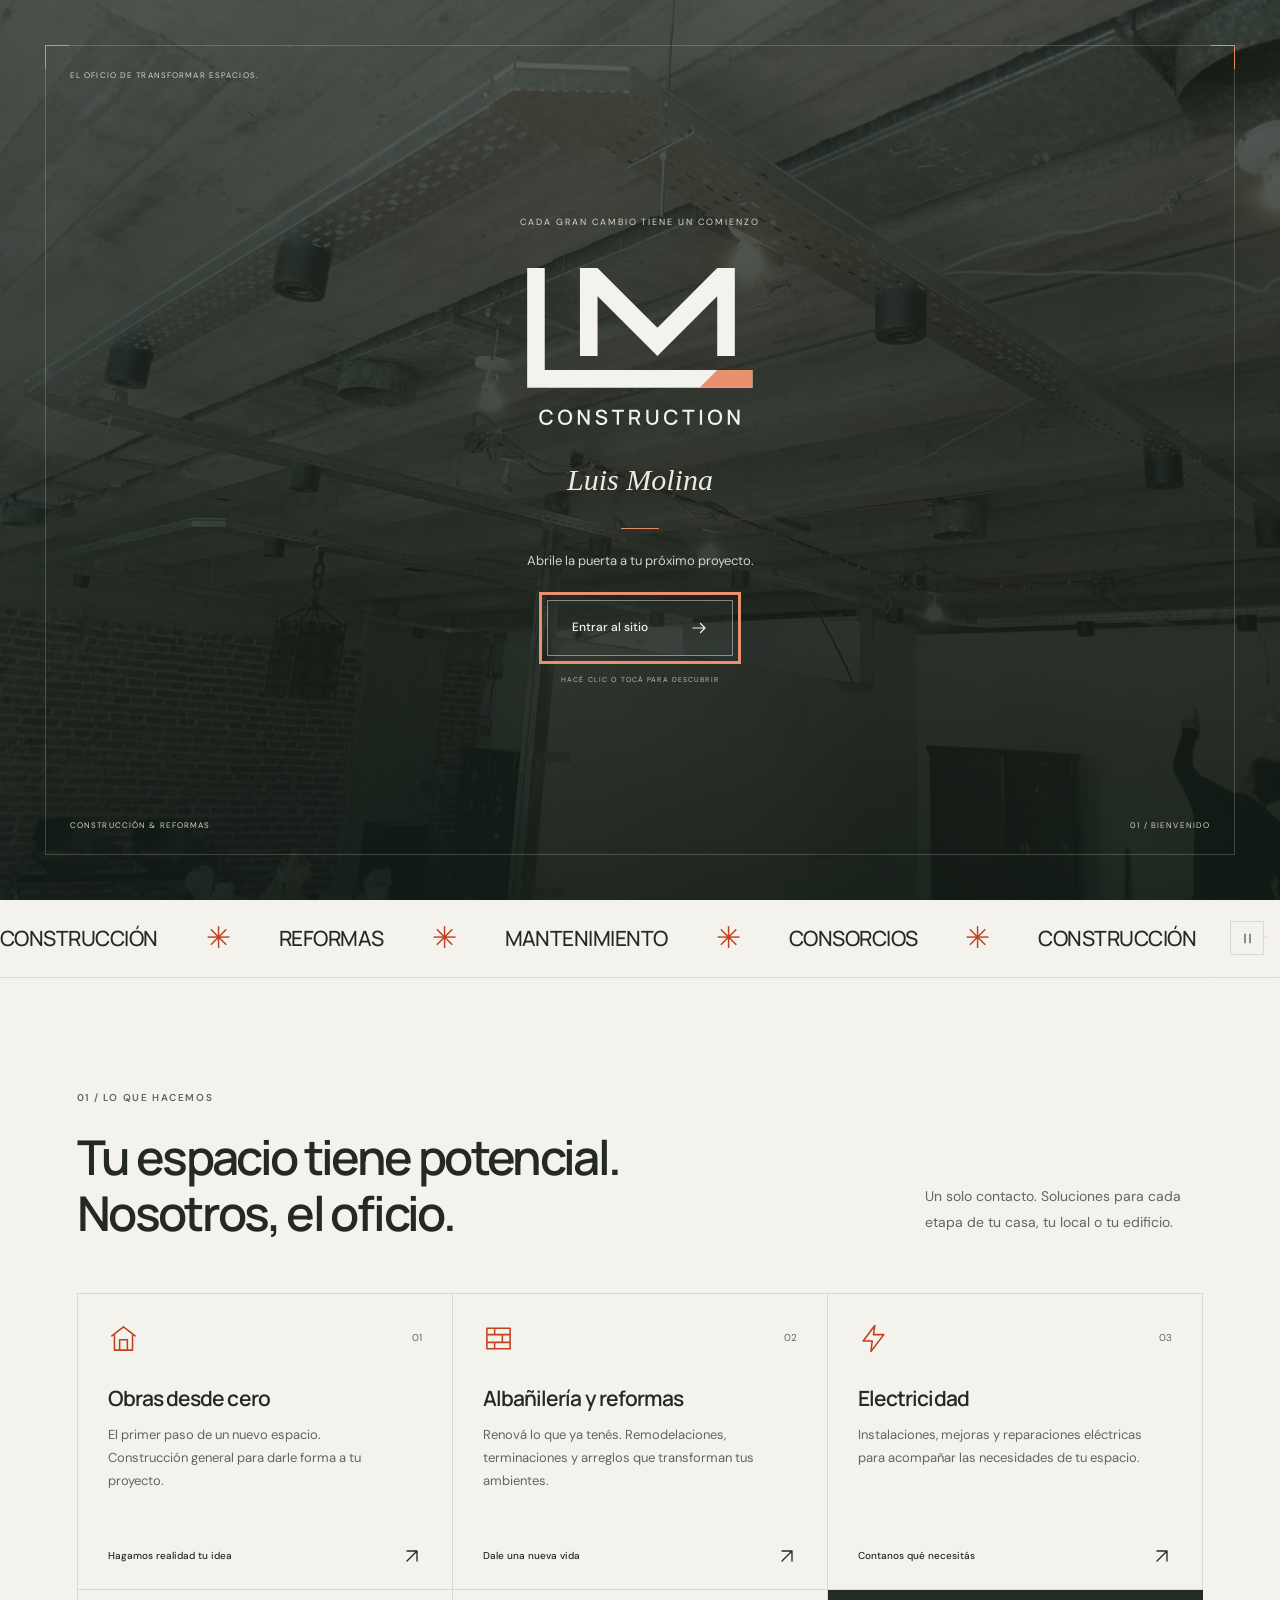
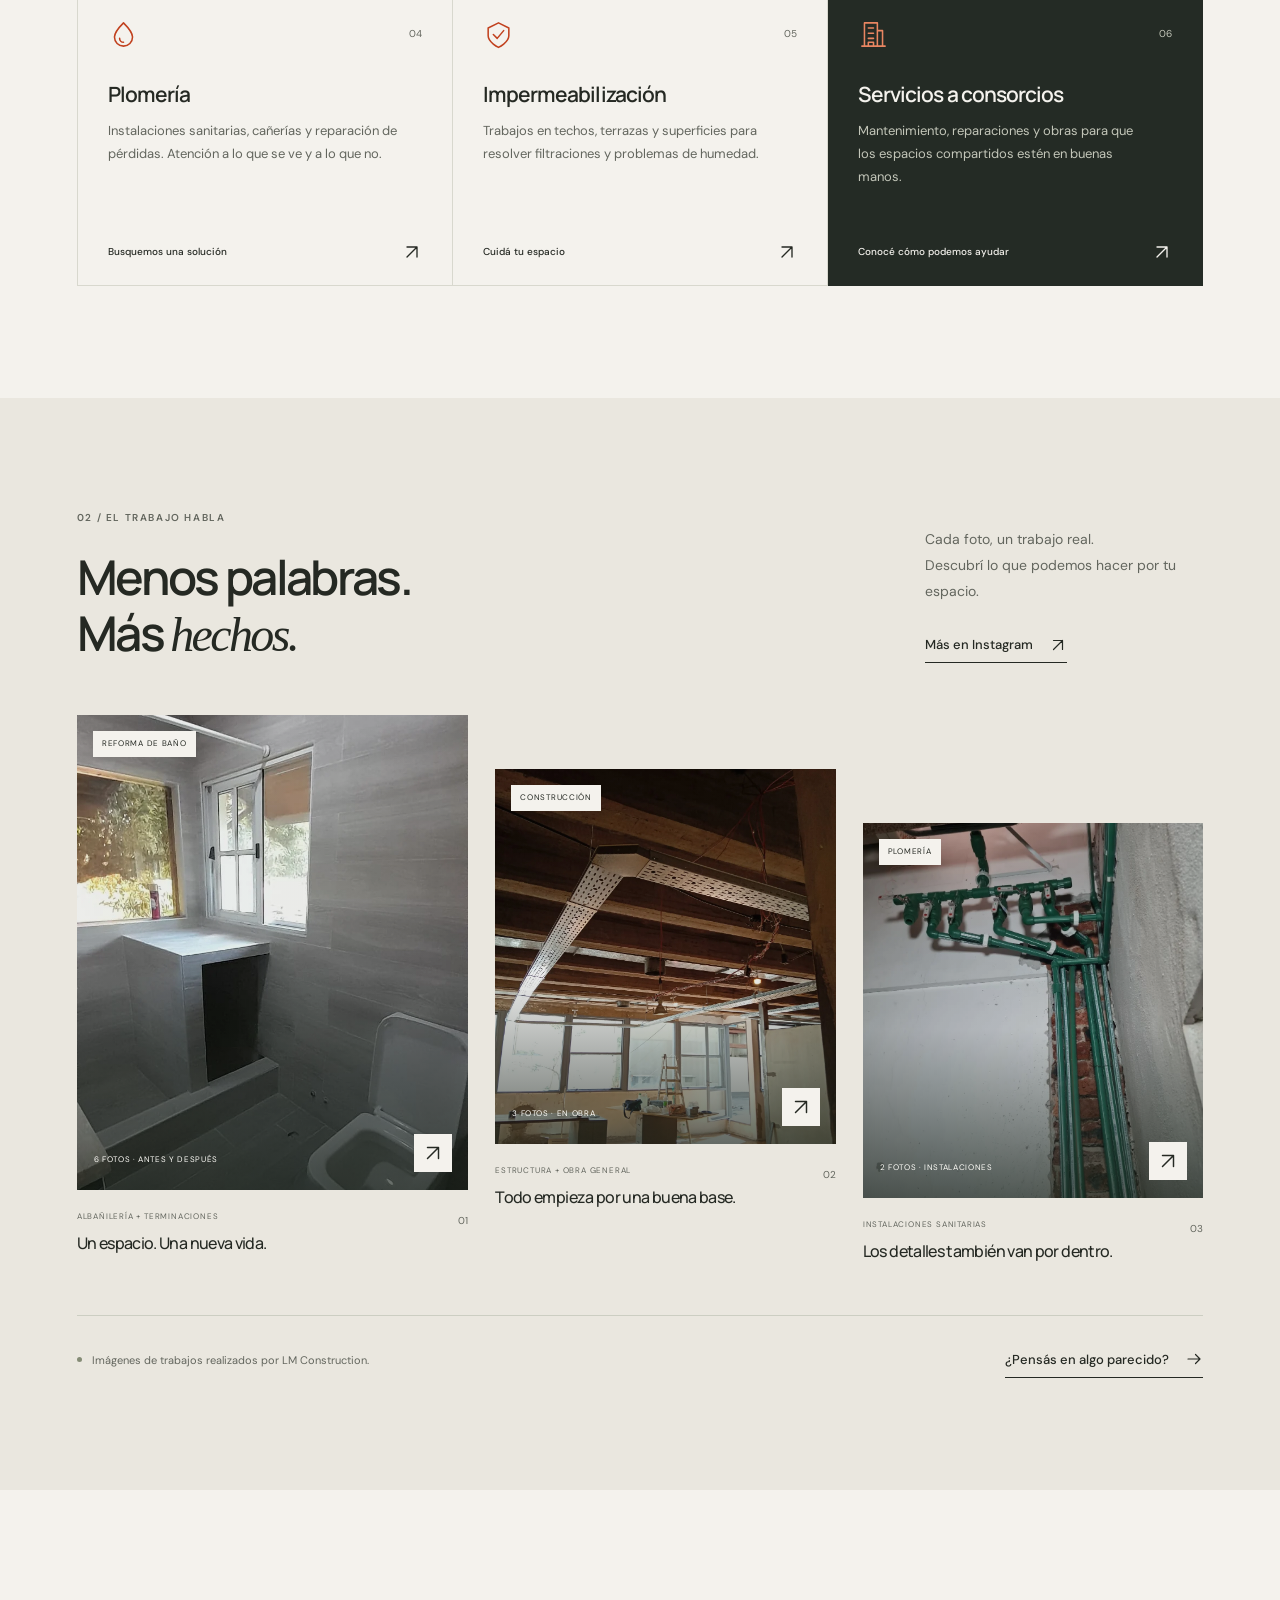
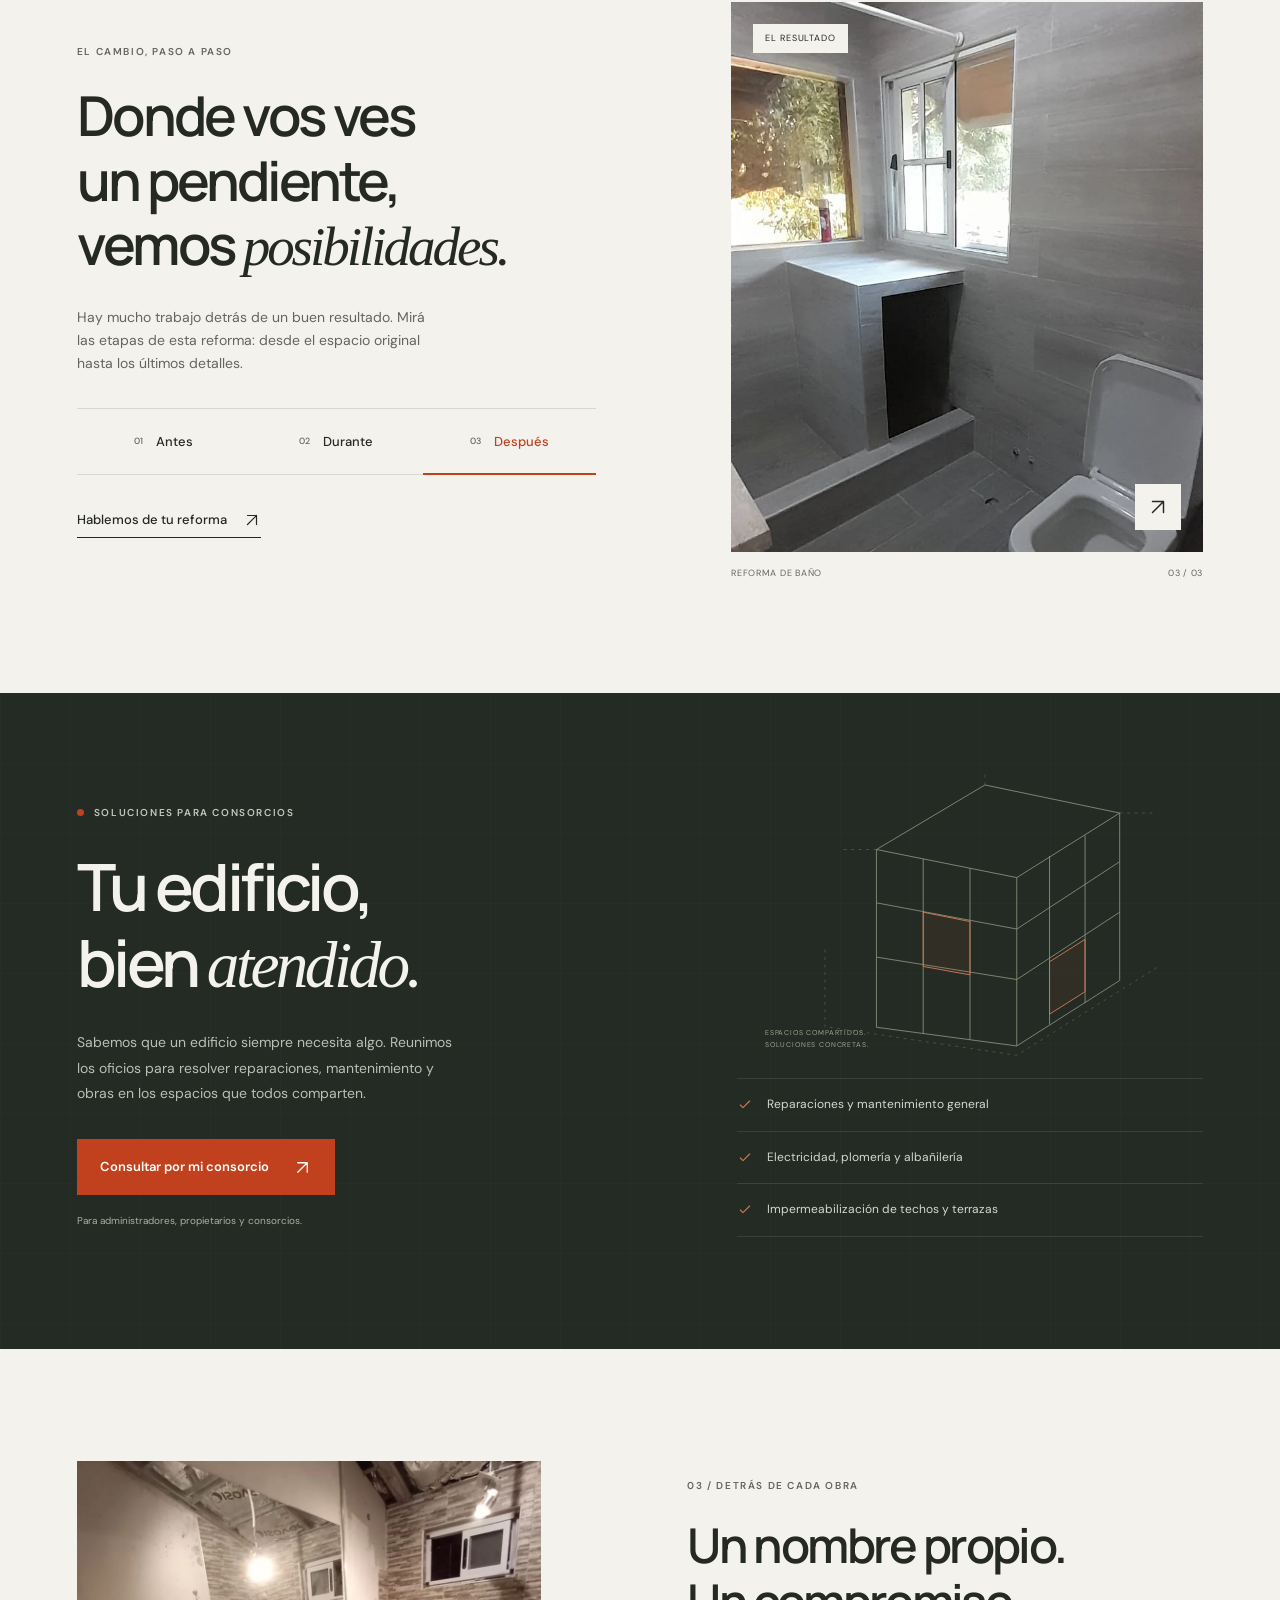
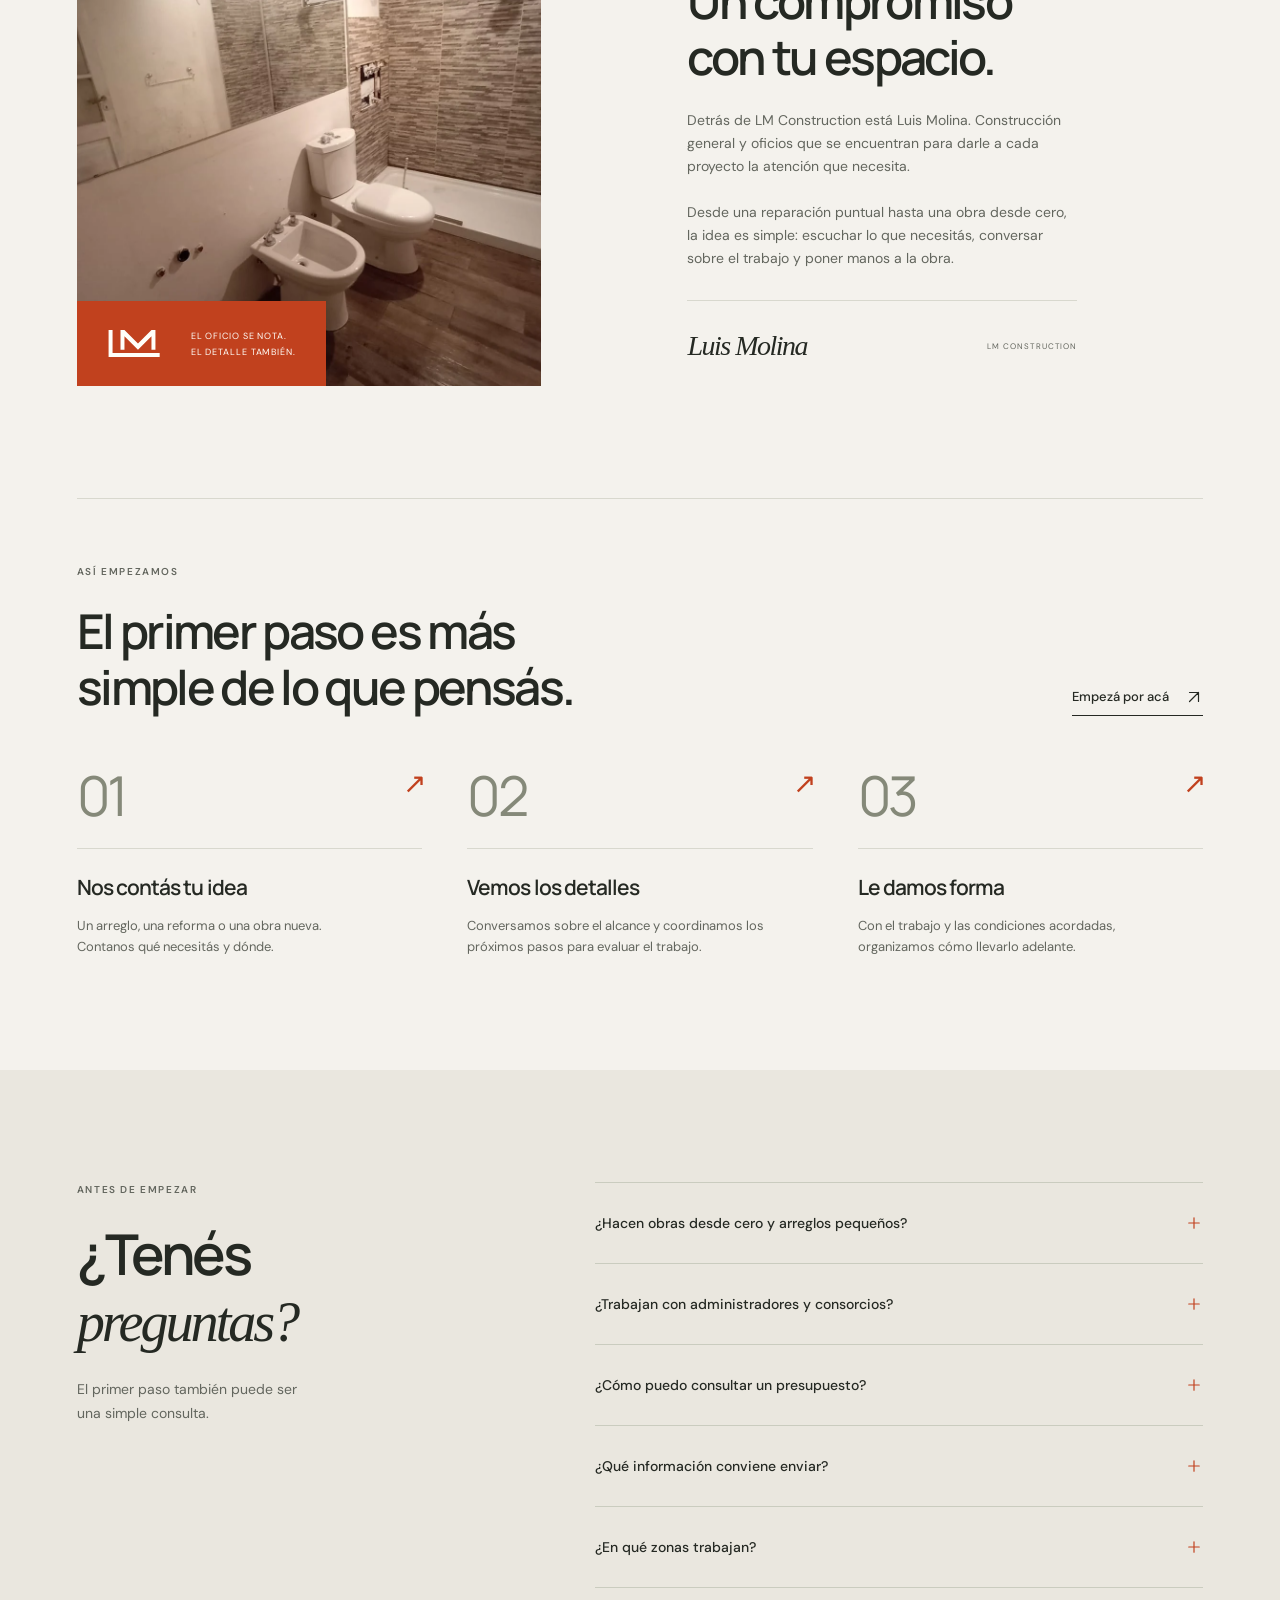
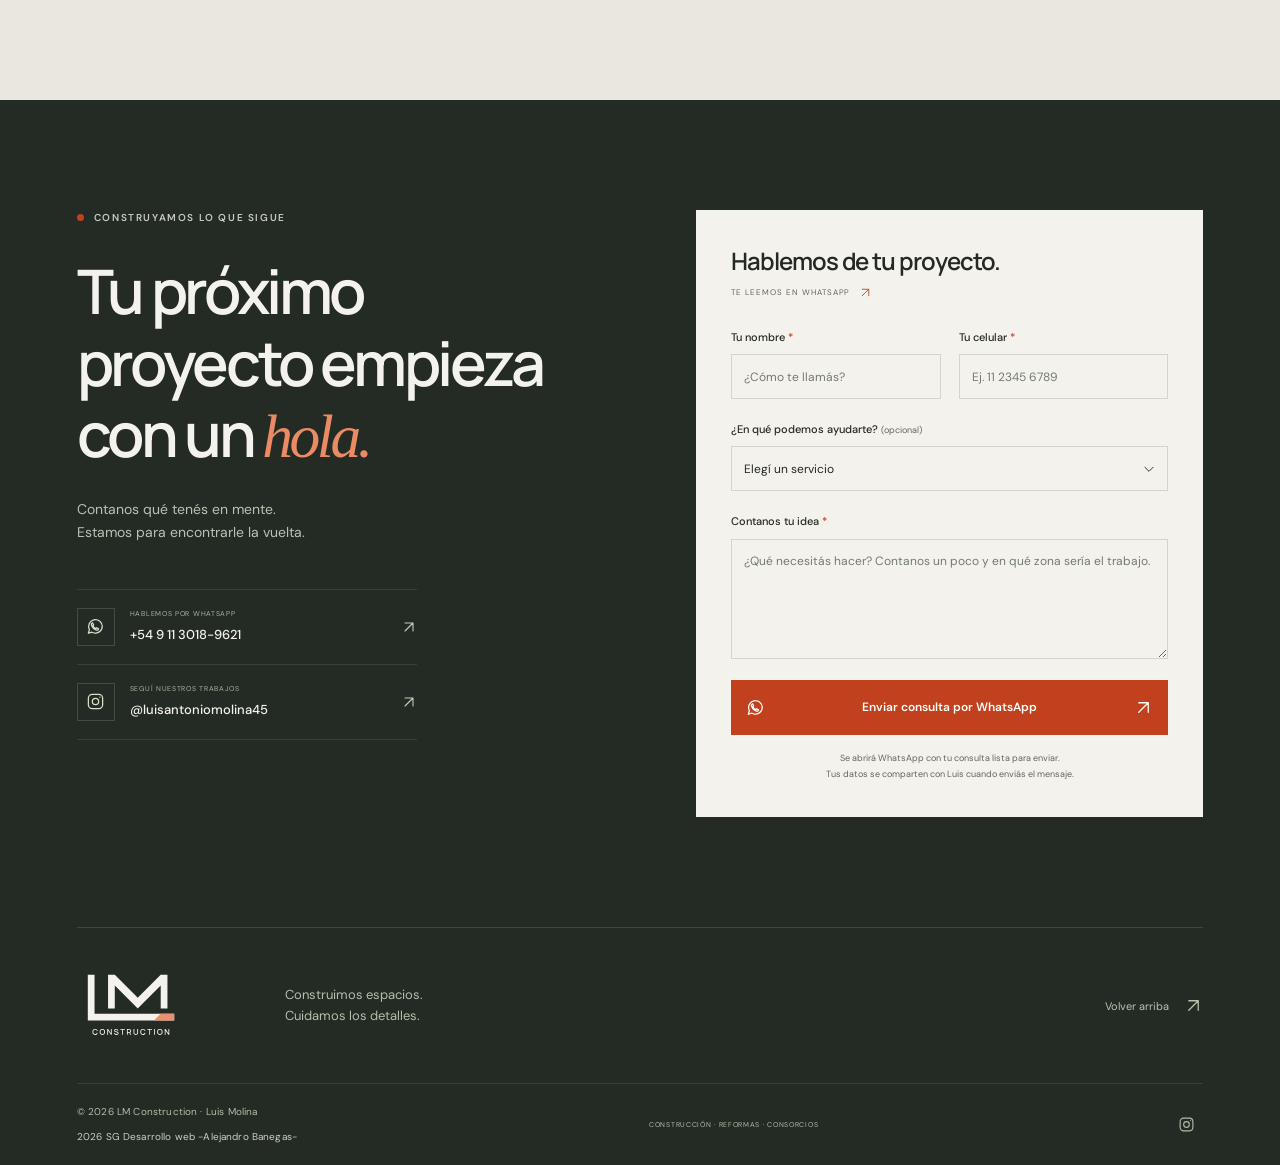
==== commit d069ff09: "updates de fix" ====
--- a/index.html
+++ b/index.html
@@ -29,11 +29,11 @@
       crossorigin
     />
     <link rel="preload" href="assets/images/hero-obra.webp" as="image" />
-    <link rel="stylesheet" href="styles.css?v=4" />
-    <script src="script.js" defer></script>
+    <link rel="stylesheet" href="styles.css?v=6" />
+    <script src="script.js?v=6" defer></script>
     <title>LM Construction | Construcción, reformas y consorcios</title>
   </head>
-  <body>
+  <body id="inicio">
     <a class="skip-link" href="#contenido">Saltar al contenido</a>
     <svg
       class="svg-library"
@@ -168,7 +168,7 @@
       </div>
     </dialog>
 
-    <header class="site-header" id="inicio">
+    <header class="site-header">
       <div class="container header-inner">
         <a class="brand" href="#inicio" aria-label="LM Construction, inicio"
           ><svg class="brand-logo" viewBox="0 0 160 100" aria-hidden="true">
--- a/styles.css
+++ b/styles.css
@@ -847,7 +847,9 @@
   display: flex;
   align-items: center;
   width: max-content;
-  animation: ticker 42s linear infinite;
+  white-space: nowrap;
+  animation: ticker var(--ticker-duration, 42s) linear infinite;
+  will-change: transform;
 }
 .ticker-set {
   display: flex;
@@ -867,10 +869,6 @@
   font-style: normal;
   line-height: 1;
   color: var(--orange);
-}
-.ticker:hover .ticker-track,
-.ticker:focus-within .ticker-track {
-  animation-play-state: paused;
 }
 .motion-toggle {
   position: absolute;
@@ -1963,7 +1961,7 @@
 }
 @keyframes ticker {
   to {
-    transform: translateX(-50%);
+    transform: translateX(calc(-1 * var(--ticker-distance, 50%)));
   }
 }
 @keyframes stamp-spin {
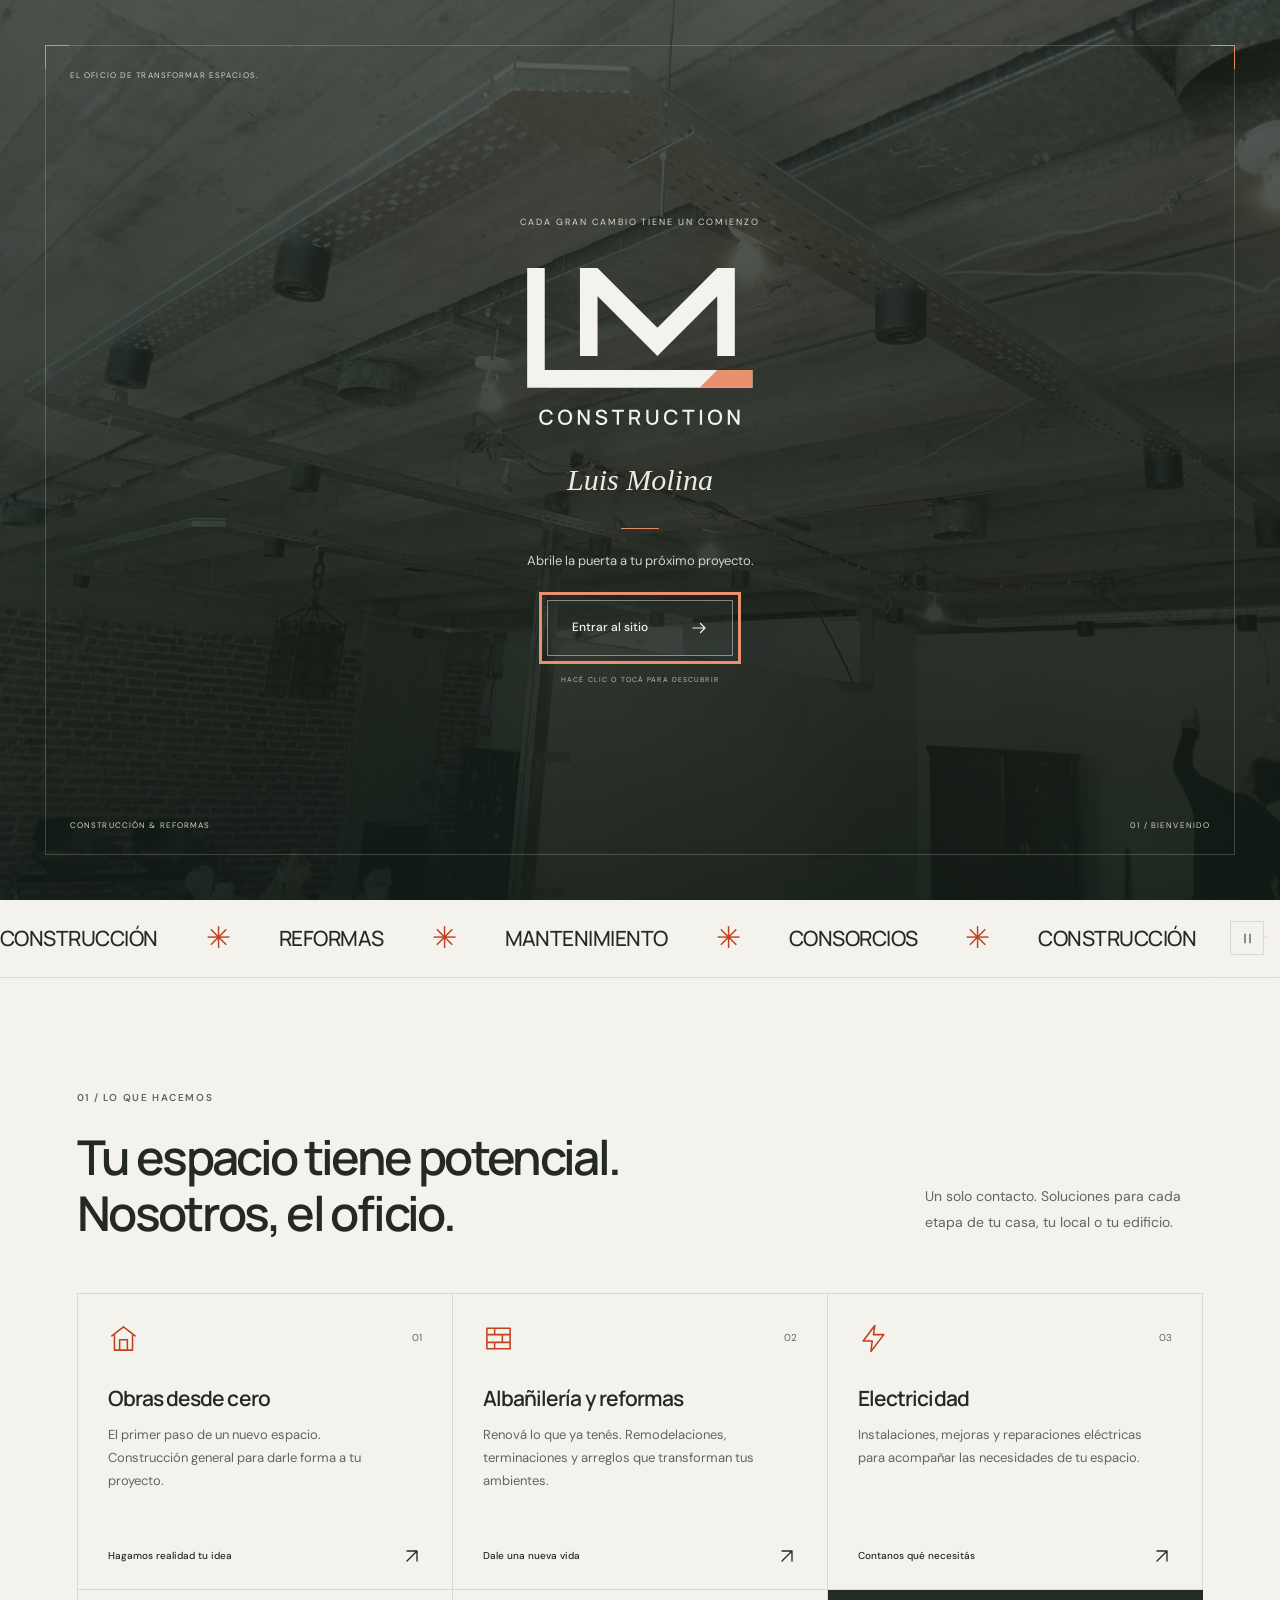
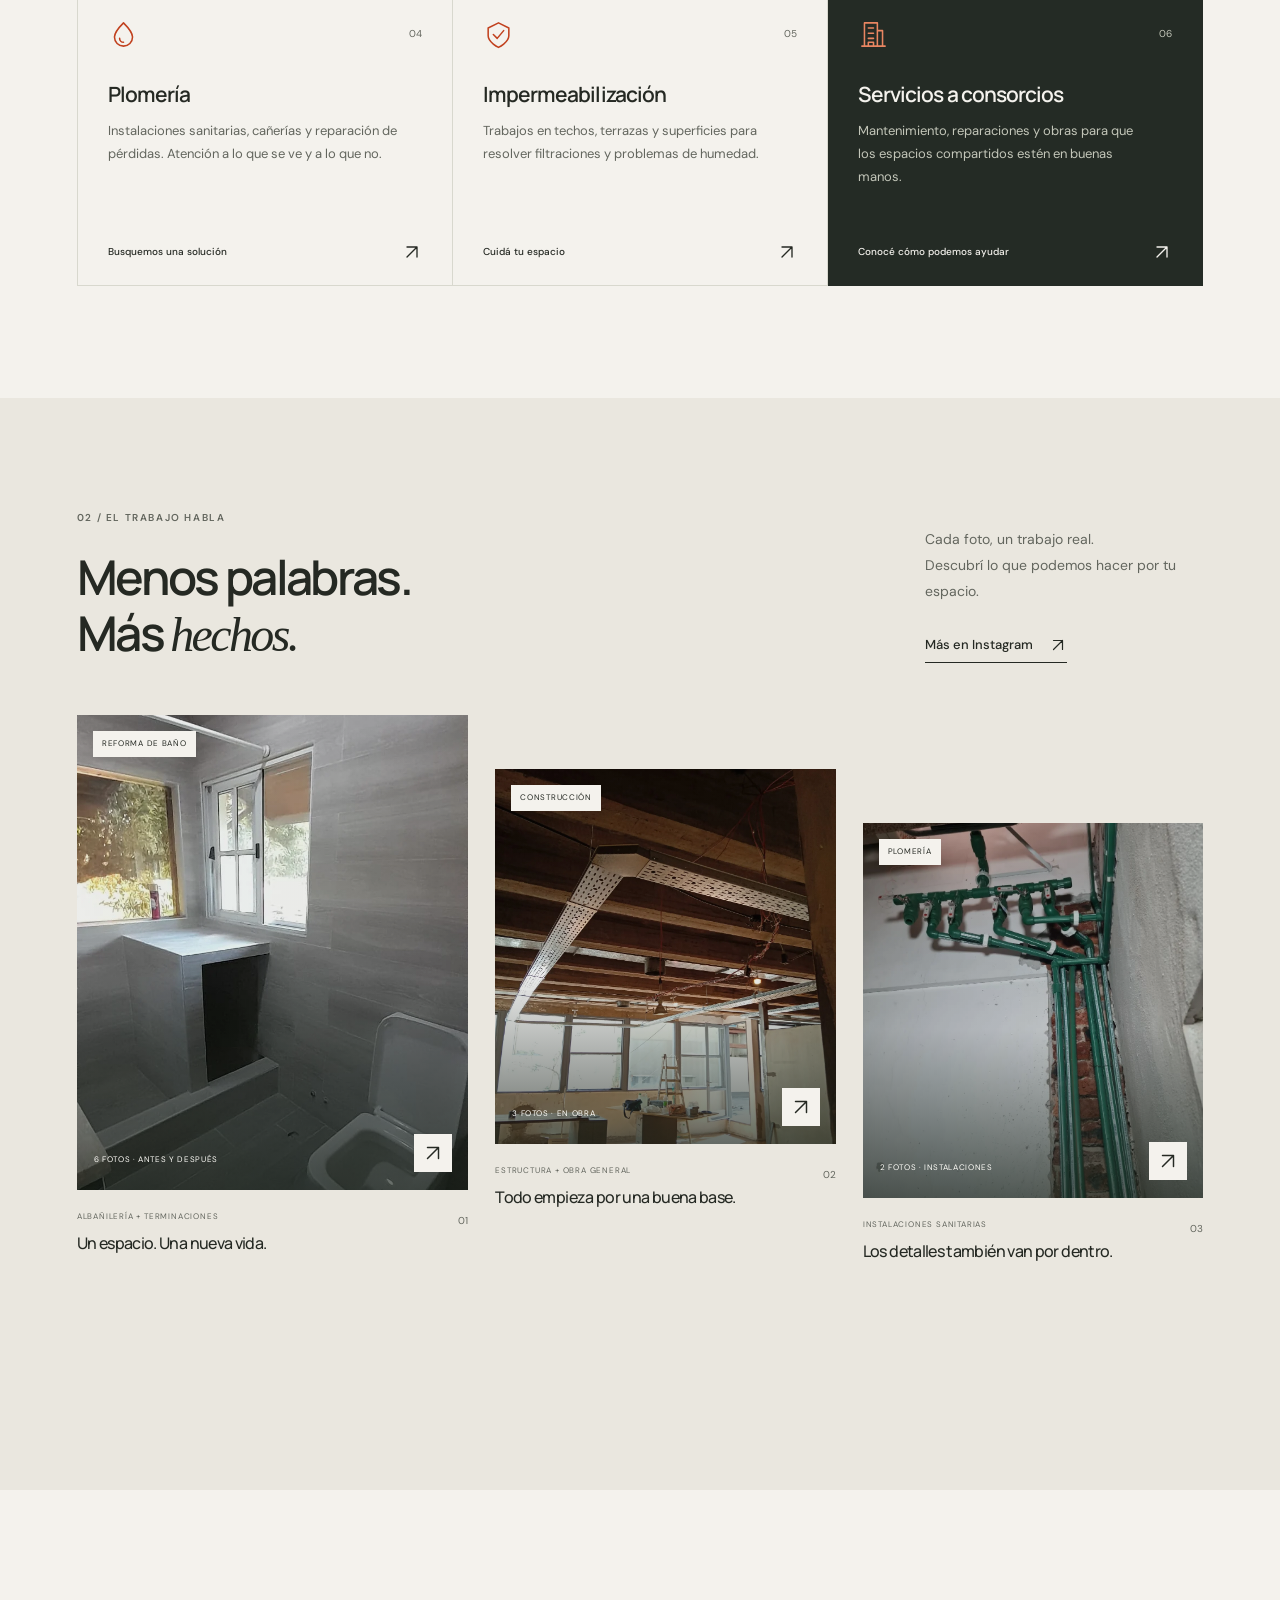
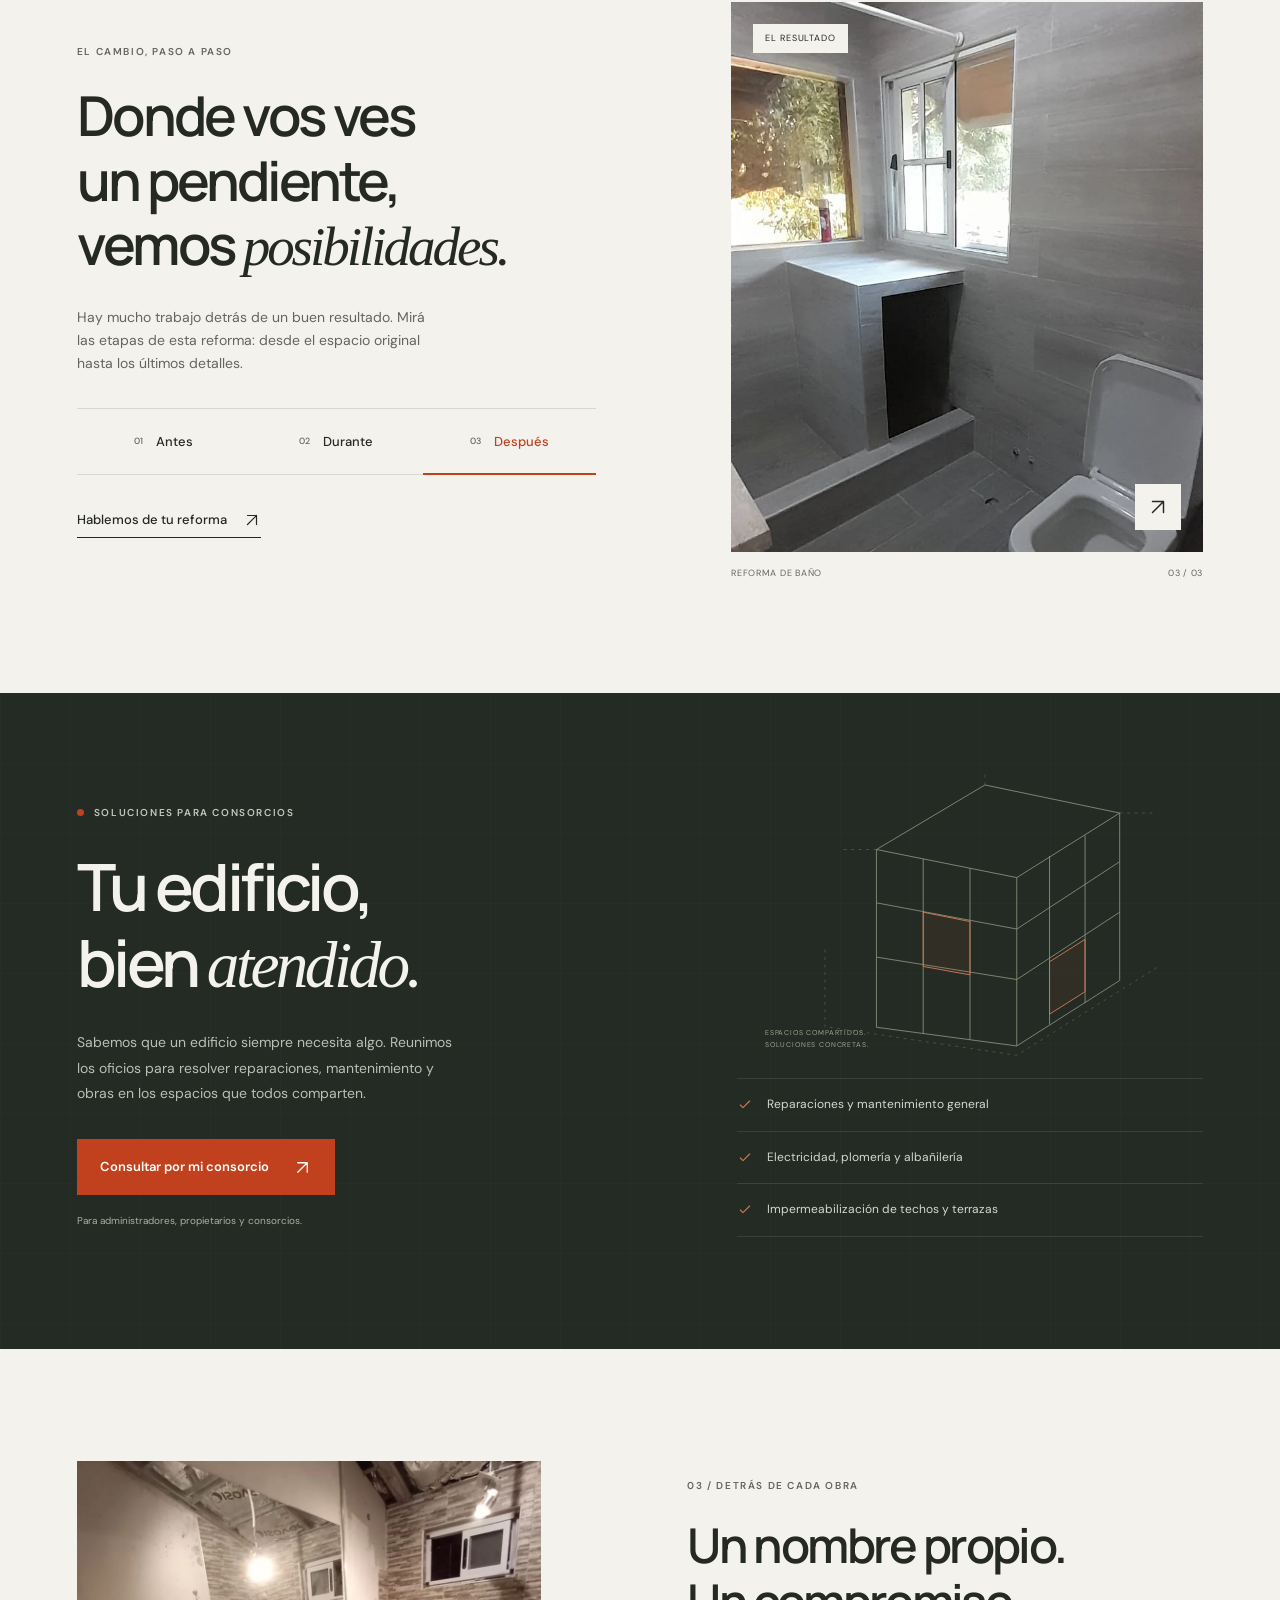
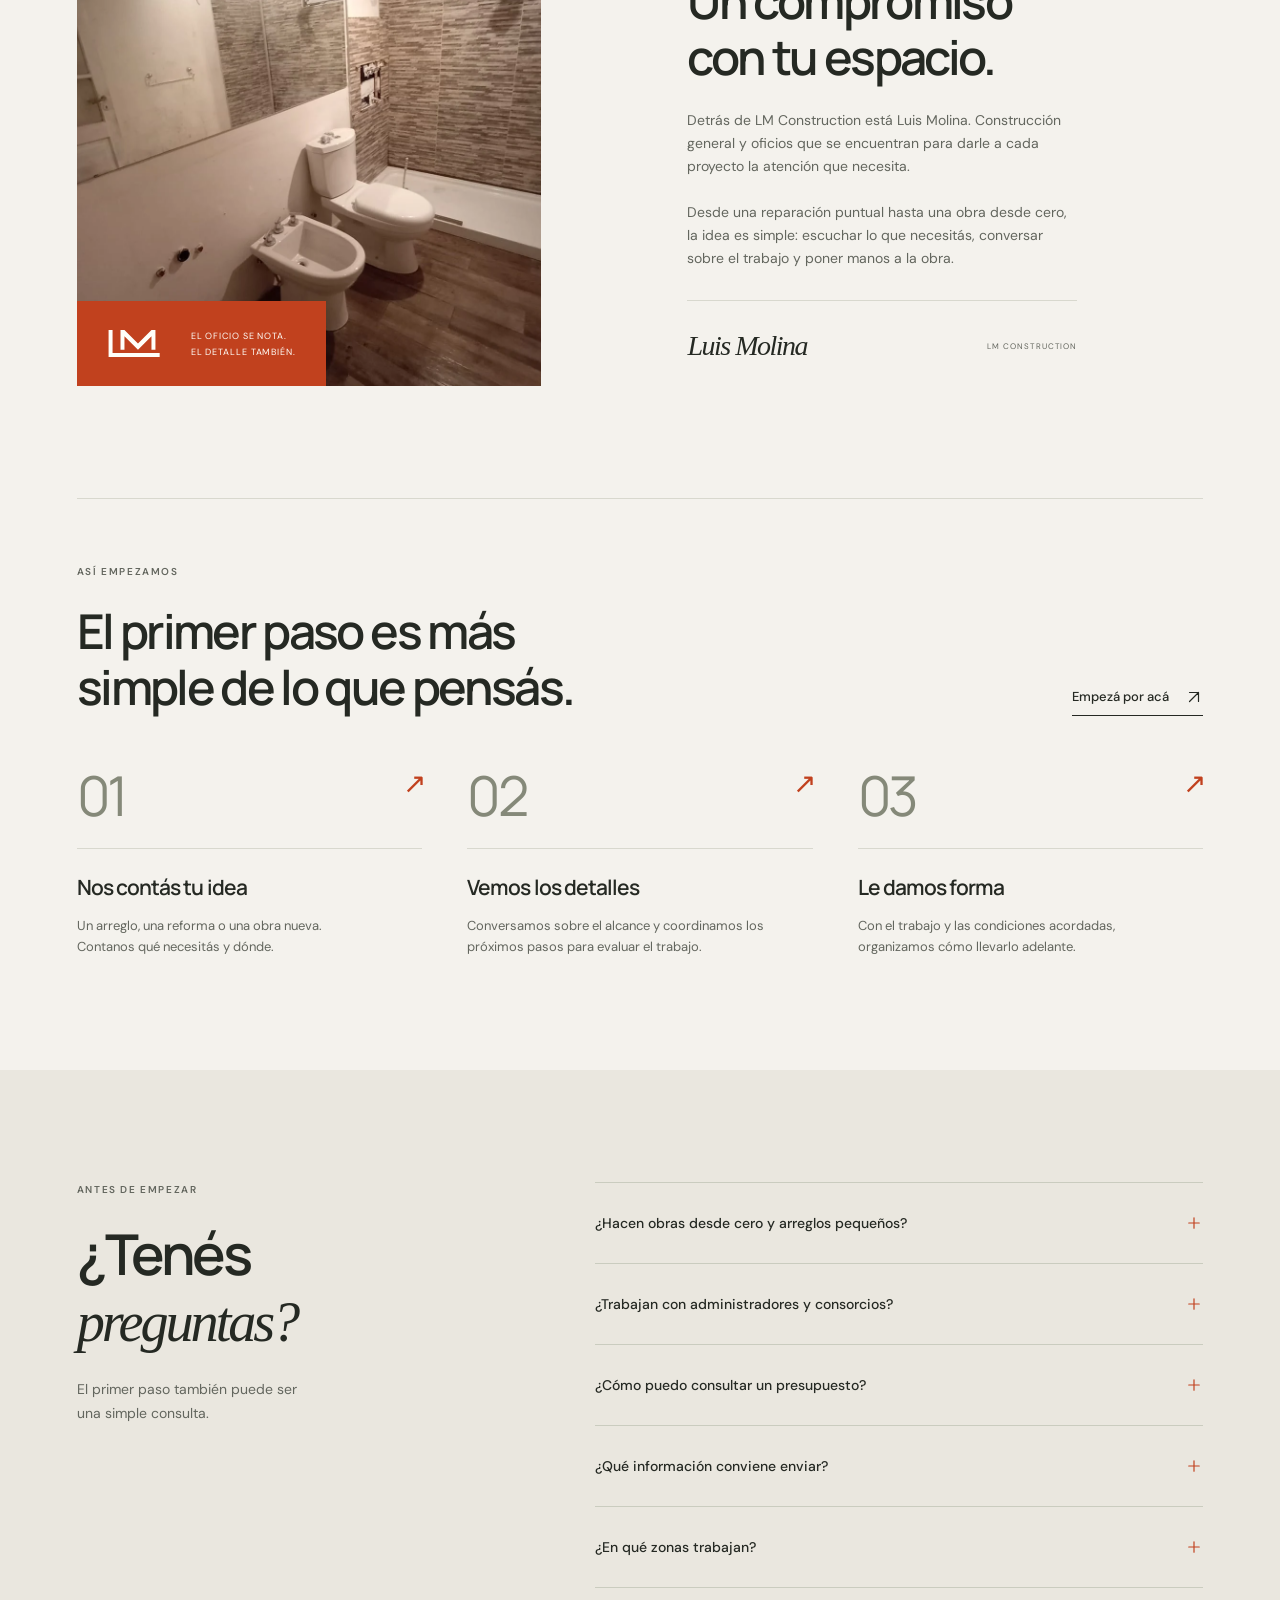
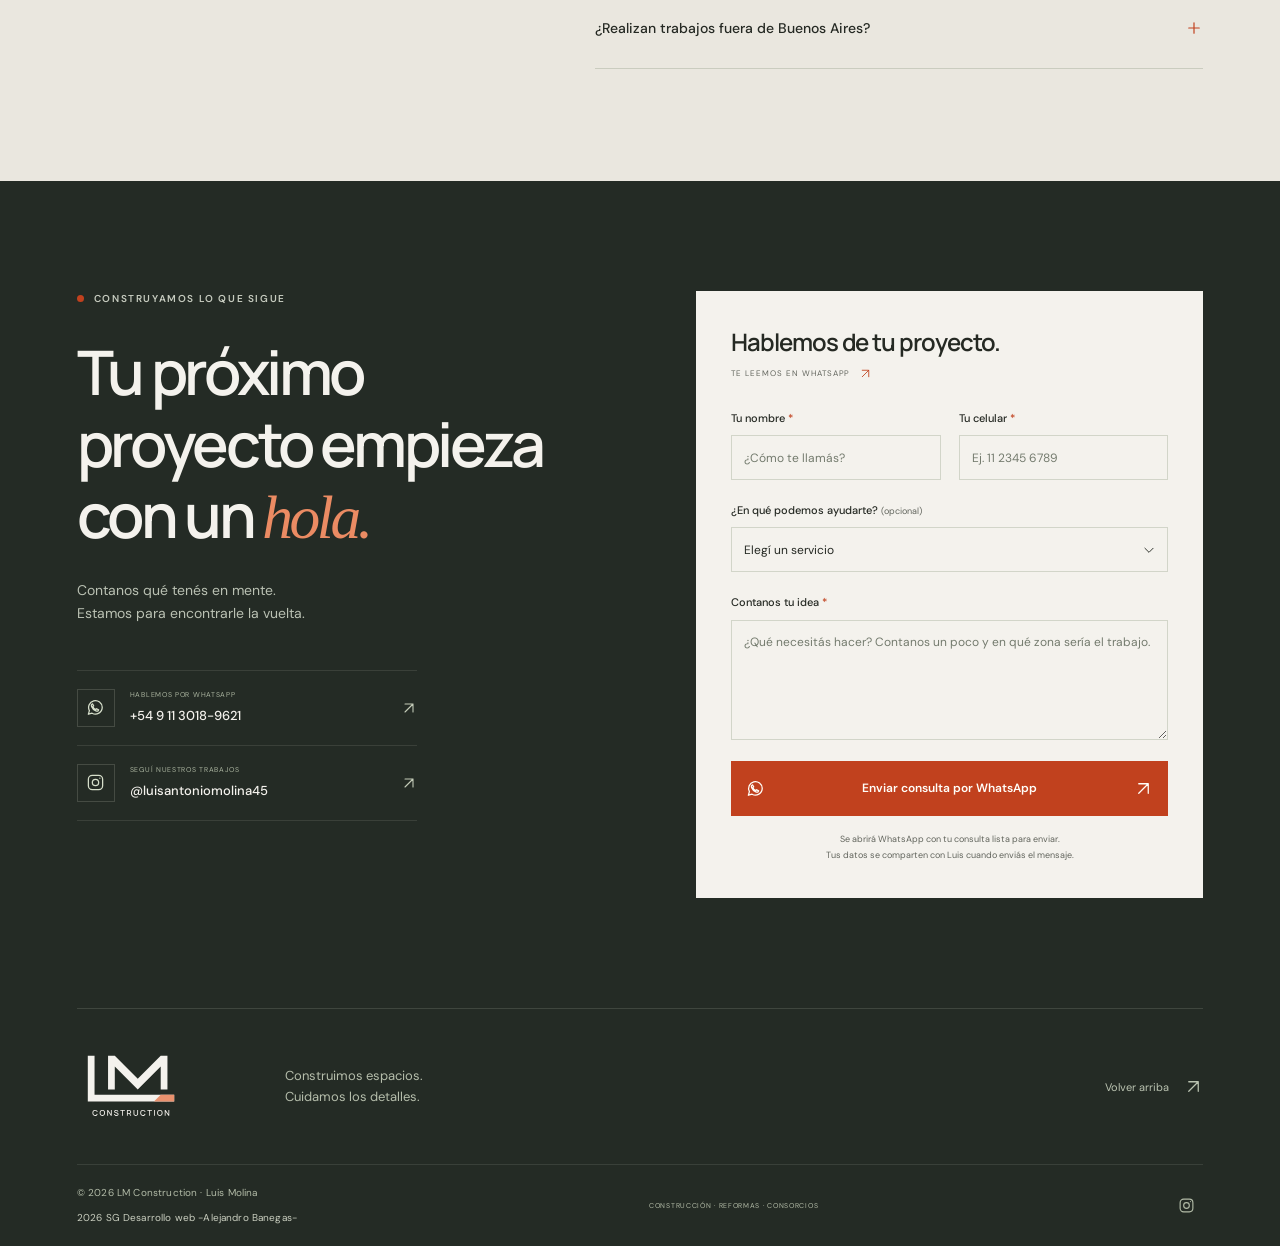
==== commit dabc332a: "verificacion" ====
--- a/index.html
+++ b/index.html
@@ -886,8 +886,23 @@
                 </svg>
               </summary>
               <p>
-                Indicá el barrio o la localidad donde se realizaría el trabajo y
-                consultanos la disponibilidad para tu zona.
+                Trabajamos en CABA y la provincia de Buenos Aires. Contanos en
+                qué barrio o localidad necesitás el trabajo para coordinarlo.
+              </p>
+            </details>
+            <details>
+              <summary>
+                ¿Realizan trabajos fuera de Buenos Aires?<svg
+                  class="icon"
+                  aria-hidden="true"
+                >
+                  <use href="#i-plus" />
+                </svg>
+              </summary>
+              <p>
+                Sí. Hemos realizado trabajos en San Luis y Entre Ríos.
+                Contanos dónde necesitás la obra y qué tenés pensado:
+                evaluamos el proyecto y coordinamos las condiciones de traslado.
               </p>
             </details>
           </div>
